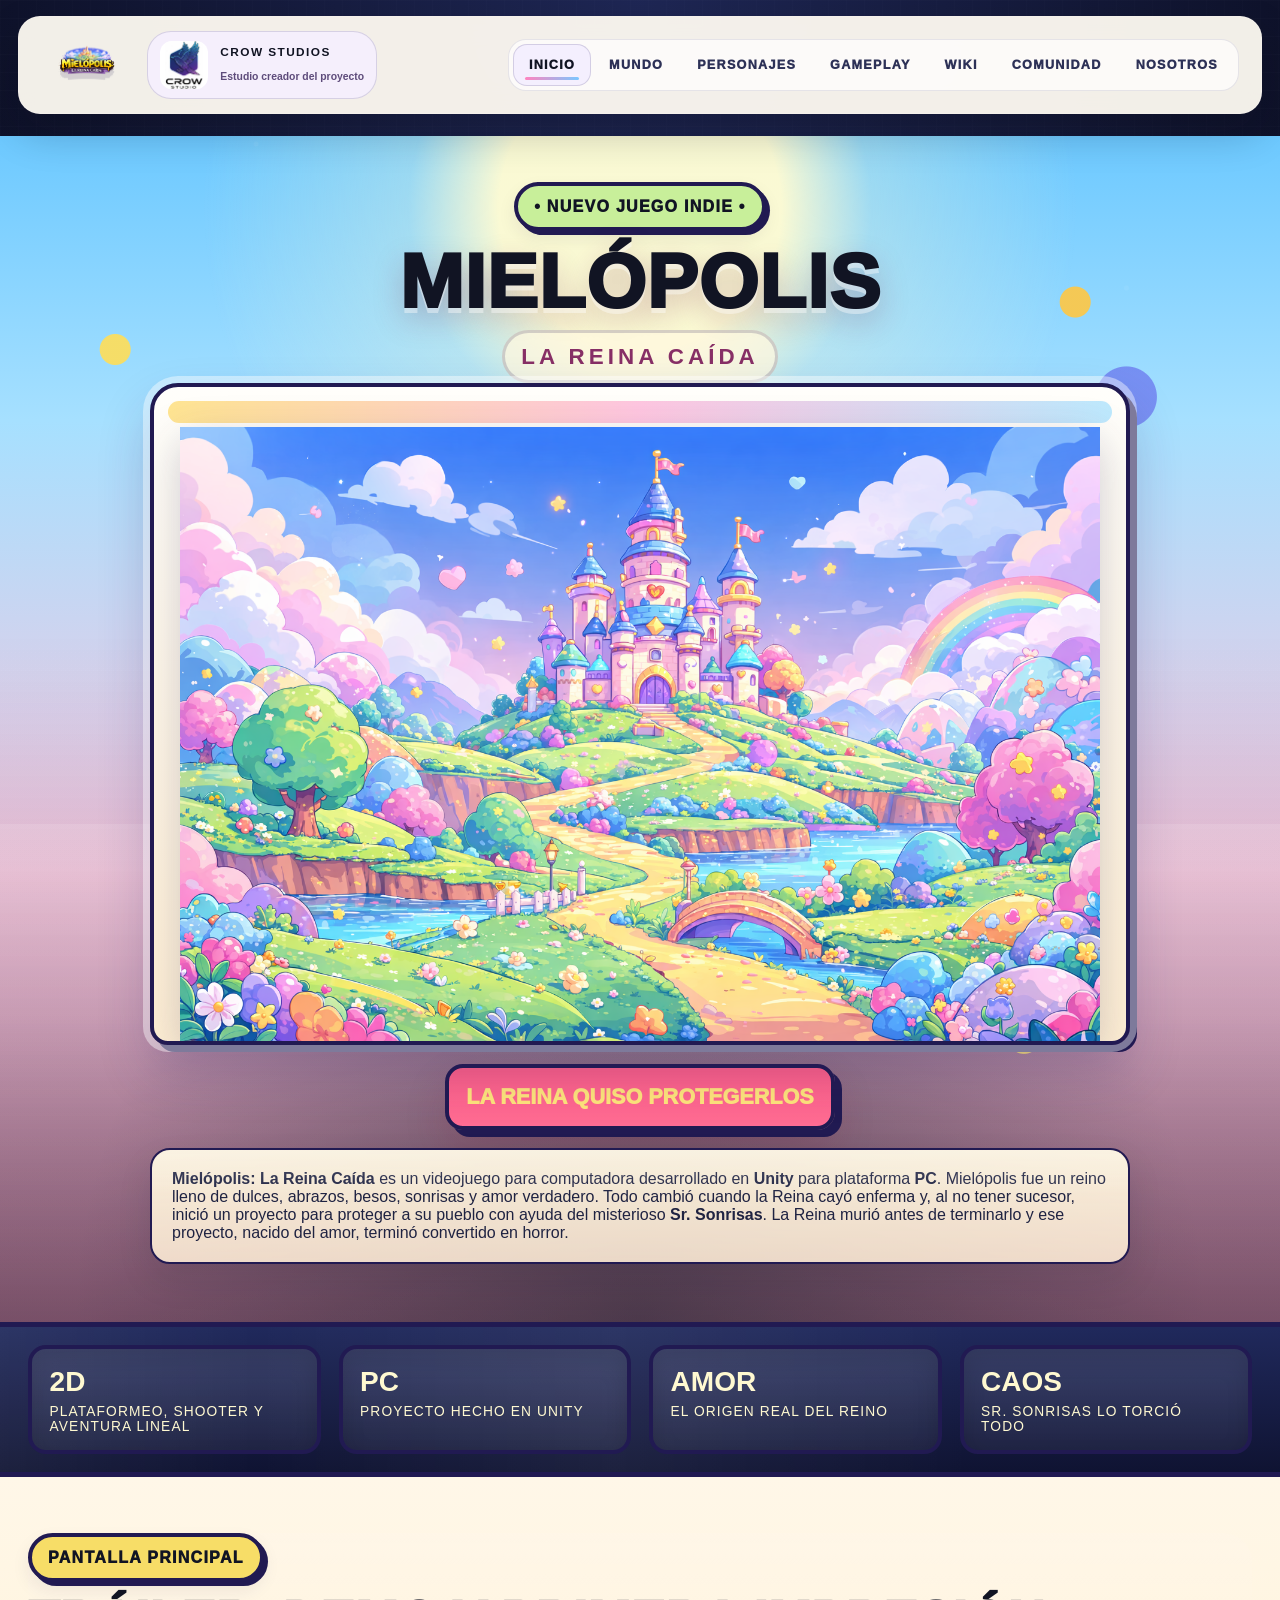
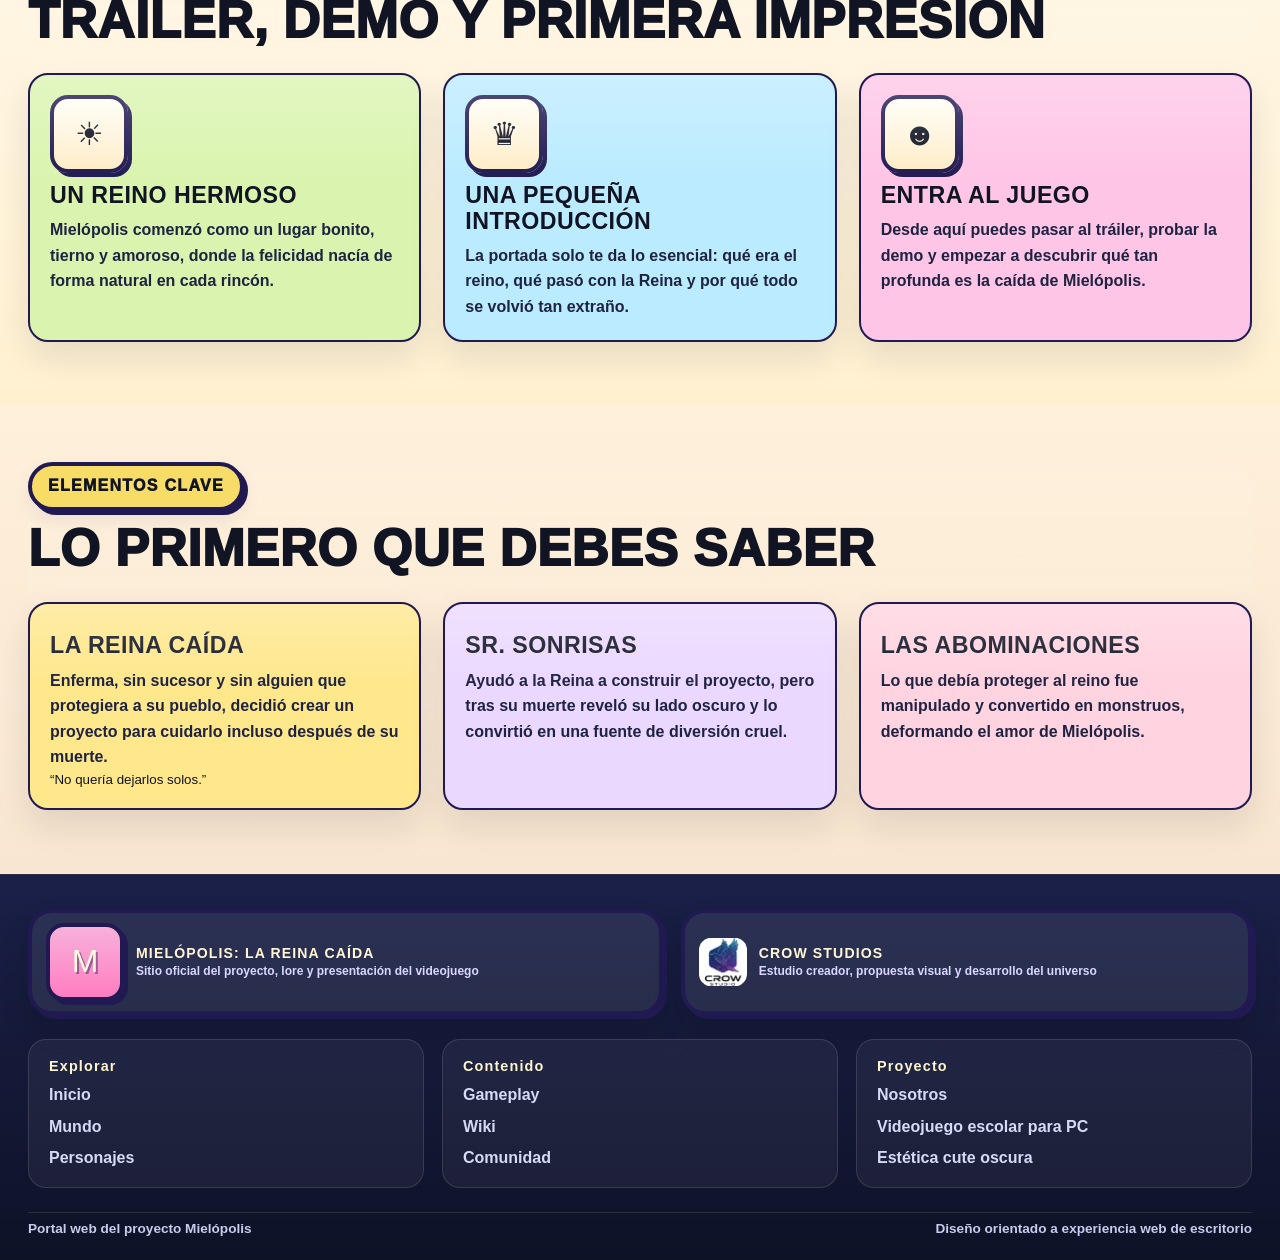
==== index.html @ 62e8f0f7 "Initial commit" ====
<!DOCTYPE html>
<html lang="es">
<head>
  <meta charset="UTF-8">
  <meta name="viewport" content="width=device-width, initial-scale=1.0">
  <meta name="theme-color" content="#f7b1db">
  <link rel="manifest" href="manifest.json?v=4">
  <link rel="icon" type="image/png" href="img/icons/icon-192.png">
  <link rel="apple-touch-icon" href="img/icons/icon-192.png">
  <meta name="apple-mobile-web-app-capable" content="yes">
  <meta name="apple-mobile-web-app-status-bar-style" content="default">
  <meta name="description" content="Sitio web de Mielópolis: La Reina Caída, videojuego indie 2D con estética cute oscura, una reina caída y el misterioso Sr. Sonrisas.">
  <title>Mielópolis: La Reina Caída</title>
  <link rel="stylesheet" href="css/styles.css?v=web1">
</head>
<body class="page-home">
  <div class="page-shell">

<header class="topbar">
  <div class="brand-wrap">
    <a class="brand brand-logo" href="index.html" aria-label="Ir al inicio de Mielópolis">
      <img src="img/logo-mielopolis-header.png" alt="Mielópolis: La Reina Caída" class="site-logo">
    </a>

    <a class="studio-badge" href="nosotros.html" aria-label="Ir a la sección de Crow Studios">
      <img src="img/crow-studio-logo.png" alt="Logo de Crow Studios">
      <div class="studio-badge-text">
        <strong>CROW STUDIOS</strong>
        <span>Estudio creador del proyecto</span>
      </div>
    </a>
  </div>
  <nav class="menu" aria-label="Navegación principal">
    <a href="index.html">INICIO</a>
    <a href="mundo.html">MUNDO</a>
    <a href="personajes.html">PERSONAJES</a>
    <a href="gameplay.html">GAMEPLAY</a>
    <a href="wiki.html">WIKI</a>
    <a href="comunidad.html">COMUNIDAD</a>
    <a href="nosotros.html">NOSOTROS</a>
  </nav>
</header>

    <main>
      
<section class="hero hero-classic">
  <div class="hero-inner container classic-center">
    <div class="section-tag">• NUEVO JUEGO INDIE •</div>
    <h2 class="hero-title">MIELÓPOLIS</h2>
    <div class="hero-subtitle">LA REINA CAÍDA</div>

    <div class="hero-castle-frame"><img class="hero-castle" src="img/Castle.png" alt="castillo de Mielópolis"></div>

    <div class="slogan-bar"><span data-rotate-slogan data-text="LA FELICIDAD ES OBLIGATORIA">☻ LA FELICIDAD ES OBLIGATORIA ☻</span></div>

    <div class="story-box card tone-rose story-box-classic">
      <strong>Mielópolis: La Reina Caída</strong> es un videojuego para computadora desarrollado en <strong>Unity</strong> para plataforma <strong>PC</strong>.
      Mielópolis fue un reino lleno de dulces, abrazos, besos, sonrisas y amor verdadero. Todo cambió cuando la Reina cayó enferma
      y, al no tener sucesor, inició un proyecto para proteger a su pueblo con ayuda del misterioso
      <strong>Sr. Sonrisas</strong>. La Reina murió antes de terminarlo y ese proyecto,
      nacido del amor, terminó convertido en horror.
    </div>
  </div>
</section>

<section class="info-band">
  <div class="container">
    <div class="stat">
      <strong>2D</strong>
      <span>Plataformeo, shooter y aventura lineal</span>
    </div>
    <div class="stat">
      <strong>PC</strong>
      <span>Proyecto hecho en Unity</span>
    </div>
    <div class="stat">
      <strong>AMOR</strong>
      <span>El origen real del reino</span>
    </div>
    <div class="stat">
      <strong>CAOS</strong>
      <span>Sr. Sonrisas lo torció todo</span>
    </div>
  </div>
</section>

<section class="section paper-cream">
  <div class="container">
    <div class="section-head">
      <div>
        <div class="badge">PANTALLA PRINCIPAL</div>
        <h2 class="page-title">TRÁILER, DEMO Y PRIMERA IMPRESIÓN</h2>
      </div>
    </div>

    <div class="features-grid">
      <article class="feature-card tone-green">
        <div class="feature-icon">☀</div>
        <h3>UN REINO HERMOSO</h3>
        <p>Mielópolis comenzó como un lugar bonito, tierno y amoroso, donde la felicidad nacía de forma natural en cada rincón.</p>
      </article>
      <article class="feature-card tone-blue">
        <div class="feature-icon">♛</div>
        <h3>UNA PEQUEÑA INTRODUCCIÓN</h3>
        <p>La portada solo te da lo esencial: qué era el reino, qué pasó con la Reina y por qué todo se volvió tan extraño.</p>
      </article>
      <article class="feature-card tone-pink">
        <div class="feature-icon">☻</div>
        <h3>ENTRA AL JUEGO</h3>
        <p>Desde aquí puedes pasar al tráiler, probar la demo y empezar a descubrir qué tan profunda es la caída de Mielópolis.</p>
      </article>
    </div>
  </div>
</section>

<section class="section paper-beige">
  <div class="container">
    <div class="section-head">
      <div>
        <div class="badge">ELEMENTOS CLAVE</div>
        <h2 class="page-title">LO PRIMERO QUE DEBES SABER</h2>
      </div>
    </div>

    <div class="lore-grid">
      <article class="lore-card tone-yellow">
        <h3>LA REINA CAÍDA</h3>
        <p>Enferma, sin sucesor y sin alguien que protegiera a su pueblo, decidió crear un proyecto para cuidarlo incluso después de su muerte.</p>
        <small>“No quería dejarlos solos.”</small>
      </article>
      <article class="lore-card tone-lavender">
        <h3>SR. SONRISAS</h3>
        <p>Ayudó a la Reina a construir el proyecto, pero tras su muerte reveló su lado oscuro y lo convirtió en una fuente de diversión cruel.</p>
        
      </article>
      <article class="lore-card tone-rose">
        <h3>LAS ABOMINACIONES</h3>
        <p>Lo que debía proteger al reino fue manipulado y convertido en monstruos, deformando el amor de Mielópolis.</p>
        
      </article>
    </div>
  </div>
</section>



<footer class="footer-band footer-web">
  <div class="container footer-web-shell">
    <div class="footer-web-brand">
      <a class="footer-game" href="index.html" aria-label="Ir al inicio de Mielópolis">
        <div class="footer-game-mark" aria-hidden="true">M</div>
        <div>
          <strong>MIELÓPOLIS: LA REINA CAÍDA</strong>
          <span>Sitio oficial del proyecto, lore y presentación del videojuego</span>
        </div>
      </a>

      <a class="footer-studio" href="nosotros.html" aria-label="Ir a la sección de Crow Studios">
        <img src="img/crow-studio-logo.png" alt="Logo de Crow Studios">
        <div>
          <strong>CROW STUDIOS</strong>
          <span>Estudio creador, propuesta visual y desarrollo del universo</span>
        </div>
      </a>
    </div>

    <div class="footer-columns">
      <div class="footer-col">
        <h4>Explorar</h4>
        <a href="index.html">Inicio</a>
        <a href="mundo.html">Mundo</a>
        <a href="personajes.html">Personajes</a>
      </div>
      <div class="footer-col">
        <h4>Contenido</h4>
        <a href="gameplay.html">Gameplay</a>
        <a href="wiki.html">Wiki</a>
        <a href="comunidad.html">Comunidad</a>
      </div>
      <div class="footer-col">
        <h4>Proyecto</h4>
        <a href="nosotros.html">Nosotros</a>
        <span>Videojuego escolar para PC</span>
        <span>Estética cute oscura</span>
      </div>
    </div>

    <div class="footer-legal">
      <span>Portal web del proyecto Mielópolis</span>
      <span>Diseño orientado a experiencia web de escritorio</span>
    </div>
  </div>
</footer>

    </main>
  </div>

  <div id="modal" class="modal" aria-hidden="true">
    <div class="modal-card">
      <h3 id="modalTitle">Aviso</h3>
      <p id="modalText"></p>
      <div class="modal-actions">
        <button id="closeModal" class="btn yellow" type="button">CERRAR</button>
      </div>
    </div>
  </div>

  <script src="js/main.js?v=web1"></script>
</body>
</html>
---- css/styles.css ----
:root{
  --bg:#070711;
  --bg-2:#12142c;
  --surface:#fff7df;
  --surface-2:#fff4cf;
  --surface-3:#fffaf1;
  --ink:#111423;
  --muted:#5f6280;
  --line:#211a52;
  --shadow:#5647a8;
  --pink:#f7b1db;
  --pink-2:#ff7dc1;
  --yellow:#f7dd67;
  --blue:#9edfff;
  --blue-2:#6ec6ff;
  --green:#c8ef9a;
  --mint:#bff4e8;
  --rose:#ffd4e3;
  --lavender:#e4d2ff;
  --danger:#ff5f88;
  --danger-2:#7c1436;
  --max:1240px;
  --radius:24px;
  --radius-sm:16px;
  --pixel:4px 4px 0 var(--line);
  --pixel-lg:7px 7px 0 var(--line);
  --card-shadow:0 16px 30px rgba(17,20,35,.08);
  --soft-shadow:0 10px 24px rgba(33,26,82,.15);
  --header-h:110px;
  --safe-top:env(safe-area-inset-top, 0px);
}

html.is-standalone{
  --safe-top:max(env(safe-area-inset-top, 0px), 10px);
}

*{box-sizing:border-box}
html{scroll-behavior:smooth}
body{
  margin:0;
  min-height:100vh;
  color:var(--ink);
  font-family:"Trebuchet MS","Segoe UI",Tahoma,Geneva,Verdana,sans-serif;
  background:
    radial-gradient(circle at top, #232960 0%, rgba(35,41,96,.24) 28%, transparent 54%),
    linear-gradient(180deg,#0f1021 0%, #06070f 100%);
}
img{max-width:100%;display:block}
a{color:inherit}
button,input,textarea,select{font:inherit}

body::before{
  content:"";
  position:fixed;
  inset:0;
  pointer-events:none;
  opacity:.12;
  background:
    linear-gradient(rgba(255,255,255,.22) 1px, transparent 1px),
    linear-gradient(90deg, rgba(255,255,255,.16) 1px, transparent 1px);
  background-size:18px 18px;
}

.page-shell{
  position:relative;
  width:100%;
  min-height:100vh;
  display:flex;
  flex-direction:column;
}

.topbar{
  position:fixed;
  top:calc(var(--safe-top) + 14px);
  left:50%;
  transform:translateX(-50%) translateY(0);
  width:min(calc(100vw - 28px), 1780px);
  z-index:50;
  display:flex;
  justify-content:space-between;
  align-items:center;
  gap:18px;
  padding:14px 18px;
  border:5px solid rgba(33,26,82,.96);
  border-radius:30px;
  background:rgba(255,247,223,.96);
  box-shadow:0 16px 34px rgba(17,20,35,.18);
  backdrop-filter:blur(10px);
  transition:transform .28s ease, opacity .28s ease, box-shadow .28s ease, background-color .28s ease, top .28s ease;
  will-change:transform, opacity;
}

.topbar.is-scrolled{
  background:rgba(255,247,223,.86);
  box-shadow:0 14px 30px rgba(17,20,35,.18);
}
.topbar.is-hidden{
  transform:translateX(-50%) translateY(calc(-100% - var(--safe-top) - 18px));
  opacity:0;
  pointer-events:none;
}
.topbar.is-idle{
  transform:translateX(-50%) translateY(0);
}

body.is-standalone .page-shell{
  min-height:calc(100vh - var(--safe-top));
}

body.is-standalone .topbar{
  background:rgba(255,247,223,.94);
}

.brand-wrap,
.brand{
  display:flex;
  align-items:center;
  gap:14px;
  min-width:0;
}
.brand{
  text-decoration:none;
}
.brand-icon,
.footer-game-mark,
.feature-icon,
.char-avatar,
.zone-icon,
.enemy-icon,
.fact-icon,
.system-icon{
  width:78px;
  height:78px;
  border:4px solid var(--line);
  border-radius:18px;
  box-shadow:var(--pixel);
  display:grid;
  place-items:center;
  font-size:2rem;
  background:linear-gradient(180deg,#fffdf5,#ffecc6);
}
.brand-icon,
.footer-game-mark{
  background:linear-gradient(180deg,var(--pink),var(--pink-2));
  color:#fff9de;
  text-shadow:2px 2px 0 rgba(33,26,82,.45);
}
.brand-text h1{
  margin:0;
  font-size:clamp(1.1rem, 2vw, 1.6rem);
  line-height:1;
  letter-spacing:.08em;
  font-weight:1000;
}
.brand-text p{
  margin:.25rem 0 0;
  font-size:.77rem;
  letter-spacing:.18em;
  color:#a7427b;
  font-weight:1000;
}

.brand-logo{display:flex;align-items:center;min-width:0}
.site-logo{
  display:block;
  height:72px;
  width:auto;
  max-width:min(62vw,560px);
  object-fit:contain;
  filter:drop-shadow(0 6px 0 rgba(33,26,82,.15));
}

.studio-badge,
.footer-game,
.footer-studio{
  display:flex;
  align-items:center;
  gap:12px;
  min-width:0;
  padding:10px 14px;
  text-decoration:none;
  border:4px solid var(--line);
  border-radius:24px;
  box-shadow:var(--pixel);
}
.studio-badge{
  background:linear-gradient(180deg,rgba(255,255,255,.82),rgba(255,255,255,.65));
}
.studio-badge img,
.footer-studio img{
  width:48px;
  height:48px;
  object-fit:contain;
  flex:0 0 auto;
  border-radius:12px;
  background:#fff;
}
.studio-badge-text,
.footer-meta,
.community-stack,
.community-featured,
.community-posts,
.wiki-list{
  display:grid;
  gap:12px;
}
.studio-badge-text strong{
  font-size:.8rem;
  line-height:1;
  letter-spacing:.12em;
}
.studio-badge-text span{
  font-size:.68rem;
  color:#5e4c7b;
  font-weight:900;
  line-height:1.2;
}

.menu{
  display:flex;
  flex-wrap:wrap;
  justify-content:flex-end;
  gap:10px;
}

.menu a,
.filter-btn,
.timeline-year,
.wiki-pill,
.cta-card,
.stat,
.zone-card,
.enemy-card,
.faq-item,
.dev-card,
.about-card,
.lore-card,
.system-card,
.char-card,
.feature-card,
.terminal,
.notice,
.panel,
.card,
.community-card,
.gallery-card,
.fact-card,
.info-strip,
.progress-card,
.wiki-item,
.chip{
  border:4px solid var(--line);
  box-shadow:var(--pixel);
}

.menu a,
.filter-btn,
.timeline-year,
.wiki-pill,
.chip{
  text-decoration:none;
  display:flex;
  align-items:center;
  justify-content:center;
  padding:.9rem 1.05rem;
  min-height:58px;
  border-radius:22px;
  font-size:.82rem;
  font-weight:1000;
  text-align:center;
  letter-spacing:.06em;
  transition:transform .18s ease, filter .18s ease, background-color .18s ease, box-shadow .18s ease;
}
.menu a:nth-child(1){background:var(--green)}
.menu a:nth-child(2){background:var(--pink)}
.menu a:nth-child(3){background:var(--blue)}
.menu a:nth-child(4){background:var(--yellow)}
.menu a:nth-child(5){background:var(--mint)}
.menu a:nth-child(6){background:var(--lavender)}
.menu a:nth-child(7){background:var(--rose)}
.menu a.active{outline:4px solid var(--line);outline-offset:2px;box-shadow:0 0 0 2px rgba(255,255,255,.65) inset}

.menu a:hover,
.btn:hover,
.filter-btn:hover,
.timeline-year:hover,
.wiki-pill:hover,
.cta-card:hover,
.card:hover,
.panel:hover,
.feature-card:hover,
.char-card:hover,
.zone-card:hover,
.enemy-card:hover,
.about-card:hover,
.community-card:hover,
.gallery-card:hover,
.fact-card:hover,
.dev-card:hover,
.faq-item:hover,
.info-strip:hover,
.studio-badge:hover,
.footer-game:hover,
.footer-studio:hover{
  transform:translateY(-3px);
  filter:brightness(1.02);
}

main{display:flex;flex-direction:column;flex:1;padding-top:calc(var(--header-h) + var(--safe-top) + 6px)}
.container{width:min(var(--max), calc(100% - 32px));margin:0 auto}

.hero{
  position:relative;
  overflow:hidden;
  padding:34px 0 52px;
  background:
    linear-gradient(180deg, rgba(255,255,255,.18), rgba(255,255,255,.06)),
    linear-gradient(180deg,#95d9ff 0%, #caebff 38%, #ffd2de 100%);
}
.hero::after{
  content:"";
  position:absolute;
  inset:0;
  pointer-events:none;
  background:
    radial-gradient(circle at 9% 18%, rgba(255,222,87,.9) 0 15px, transparent 16px),
    radial-gradient(circle at 15% 24%, rgba(255,144,192,.95) 0 20px, transparent 21px),
    radial-gradient(circle at 84% 14%, rgba(255,199,67,.9) 0 15px, transparent 16px),
    radial-gradient(circle at 88% 22%, rgba(103,112,238,.7) 0 30px, transparent 31px),
    radial-gradient(circle at 80% 76%, rgba(255,230,119,.9) 0 16px, transparent 17px),
    radial-gradient(circle at 16% 74%, rgba(122,229,144,.9) 0 17px, transparent 18px),
    linear-gradient(180deg, transparent 0 58%, rgba(255,255,255,.12) 58% 100%);
}
.hero-inner,.section .container{position:relative;z-index:1}
.hero-grid,
.community-layout,
.wiki-layout,
.footer-branding,
.grid-2,.grid-3,.grid-4,.cards-3,.features-grid,.char-grid,.game-grid,.about-grid,.zones-grid,.enemies-grid,.gallery-grid,.faq-grid,.community-grid,.dev-grid,.facts-grid,.timeline-grid,.systems-grid,.lore-grid,
.cta-grid{
  display:grid;
  gap:18px;
}
.hero-grid{grid-template-columns:1.05fr .95fr;align-items:center}
.grid-2,.game-grid,.about-grid,.systems-grid,.cta-grid{grid-template-columns:repeat(2,minmax(0,1fr))}
.grid-3,.cards-3,.features-grid,.zones-grid,.gallery-grid,.community-grid,.facts-grid,.lore-grid,.dev-grid{grid-template-columns:repeat(3,minmax(0,1fr))}
.grid-4,.char-grid,.enemies-grid,.timeline-grid{grid-template-columns:repeat(4,minmax(0,1fr))}
.faq-grid{grid-template-columns:repeat(2,minmax(0,1fr))}
.community-layout{grid-template-columns:minmax(320px,420px) minmax(0,1fr);align-items:start;gap:1.4rem}
.wiki-layout{grid-template-columns:320px minmax(0,1fr)}
.footer-branding{grid-template-columns:1.1fr .9fr}

.section-tag,
.alert-tag,
.badge,
.micro-badge{
  display:inline-flex;
  align-items:center;
  gap:.5rem;
  width:max-content;
  max-width:100%;
  padding:.72rem 1rem;
  border:4px solid var(--line);
  border-radius:999px;
  box-shadow:var(--pixel);
  font-weight:1000;
  letter-spacing:.08em;
}
.section-tag{background:var(--green)}
.alert-tag{background:var(--danger);color:#ffe68b}
.badge{background:var(--yellow)}
.micro-badge{padding:.45rem .72rem;font-size:.8rem;background:var(--blue)}

.hero-copy h2,
.page-title,
.hero-title{
  margin:.9rem 0 0;
  line-height:.95;
  font-size:clamp(2.6rem, 6vw, 5.9rem);
  font-weight:1000;
  letter-spacing:.02em;
}
.hero-subtitle,
.hero-copy .subtitle,
.page-subtitle{
  margin:.75rem 0 0;
  font-size:clamp(1rem,2vw,1.4rem);
  font-weight:900;
  line-height:1.45;
}
.hero-subtitle{letter-spacing:.18em;color:#872f66}
.hero-copy .subtitle strong{color:#a2367c}
.hero-eyebrow{
  margin-top:1rem;
  color:#5e4c7b;
  font-weight:900;
  text-transform:uppercase;
  letter-spacing:.12em;
}

.slogan-bar{
  margin-top:1.2rem;
  background:linear-gradient(180deg,var(--danger),#ff6c93);
  color:#ffe57b;
  padding:1rem 1.1rem;
  width:max-content;
  max-width:100%;
  font-size:clamp(1rem,2vw,1.35rem);
  font-weight:1000;
  border-radius:18px;
  border:4px solid var(--line);
  box-shadow:var(--pixel-lg);
}
.glitch-word{position:relative;display:inline-block}
.glitch-word::before,
.glitch-word::after{
  content:attr(data-text);
  position:absolute;
  inset:0;
  opacity:.35;
  clip-path:inset(0 0 50% 0);
  transform:translate(2px,-1px);
  pointer-events:none;
}
.glitch-word::after{clip-path:inset(45% 0 0 0);transform:translate(-2px,1px)}

.btn-row,.search-row,.tag-row,.terminal-actions,.form-actions{display:flex;flex-wrap:wrap;gap:12px}
.btn{
  display:inline-flex;
  align-items:center;
  justify-content:center;
  gap:.6rem;
  padding:1rem 1.3rem;
  text-decoration:none;
  color:var(--ink);
  font-weight:1000;
  font-size:1rem;
  border:4px solid var(--line);
  border-radius:18px;
  box-shadow:var(--pixel-lg);
  transition:transform .18s ease, filter .18s ease;
  cursor:pointer;
}
.btn.yellow{background:var(--yellow)}
.btn.pink{background:var(--pink)}
.btn.blue{background:var(--blue)}
.btn.green{background:var(--green)}
.btn.dark{background:var(--line);color:#fff4bf}

.hero-art{
  position:relative;
  min-height:480px;
  display:flex;
  align-items:flex-end;
  justify-content:center;
}
.hero-art::before{
  content:"";
  position:absolute;
  width:min(90%,520px);
  height:90%;
  bottom:0;
  border-radius:30px 30px 0 0;
  background:linear-gradient(180deg, rgba(255,255,255,.35), rgba(255,255,255,.05));
  border:4px solid rgba(33,26,82,.22);
}
.castle-frame,
.hero-castle-frame{
  position:relative;
  z-index:1;
  width:min(100%,980px);
  padding:18px 18px 0;
  background:linear-gradient(180deg, rgba(255,255,255,.88), rgba(255,244,207,.82)),linear-gradient(180deg,#fff8de,#ffd9e7);
  border:4px solid var(--line);
  box-shadow:var(--pixel-lg);
  border-radius:28px 28px 18px 18px;
  overflow:hidden;
}
.castle-frame img,
.hero-castle{width:100%;height:auto;filter:drop-shadow(0 14px 22px rgba(33,26,82,.22))}
.hero-castle-frame::before{
  content:"";
  position:absolute;
  inset:14px 14px auto 14px;
  height:22px;
  border-radius:999px;
  background:linear-gradient(90deg, rgba(255,221,114,.85), rgba(255,172,212,.75), rgba(158,223,255,.75));
  opacity:.9;
}
.hero-castle{max-width:920px;margin:22px auto 0;display:block}
.hero-warning{
  position:absolute;
  right:16px;
  bottom:20px;
  z-index:2;
  width:min(260px,50%);
  background:rgba(255,246,193,.98);
  padding:14px;
  font-weight:900;
  border-radius:16px;
}
.hero-warning p{margin:.4rem 0 0;font-size:.95rem;line-height:1.35}

.info-band{
  background:linear-gradient(180deg,#28356a,#151a43);
  border-top:5px solid var(--line);
  border-bottom:5px solid var(--line);
  color:#fff9d1;
}
.info-band .container{display:grid;grid-template-columns:repeat(4,minmax(0,1fr));gap:16px;padding:18px 0}
.stat{
  padding:18px;
  min-height:100%;
  border-radius:18px;
  background:rgba(255,255,255,.08);
}
.stat strong{display:block;font-size:1.75rem;margin-bottom:.35rem}
.stat span{display:block;font-size:.86rem;letter-spacing:.08em;text-transform:uppercase}

.section{position:relative;padding:38px 0 42px}
.paper-beige{background:linear-gradient(180deg,#fff0db,#f8e6d0)}
.paper-pink{background:linear-gradient(180deg,#f8d1ef,#f4c0e8)}
.paper-blue{background:linear-gradient(180deg,#dff3ff,#cfeeff)}
.paper-lilac{background:linear-gradient(180deg,#f0ddff,#ebd3ff)}
.paper-yellow{background:linear-gradient(180deg,#fff4ca,#ffefbf)}
.paper-cream{background:linear-gradient(180deg,#fff7e8,#fff1d0)}
.paper-night{background:linear-gradient(180deg,#1f2551,#161a3d);color:#fff7d1}
.paper-night .page-title,
.paper-night .page-subtitle,
.paper-night h3,
.paper-night p,
.paper-night li{color:inherit}
.section-head{display:flex;align-items:end;justify-content:space-between;gap:18px;flex-wrap:wrap;margin-bottom:24px}
.section-head--compact{margin-bottom:1rem}
.section-note{max-width:580px;font-weight:800;line-height:1.5;color:var(--muted)}
.paper-night .section-note{color:#d8dfff}

.card,
.panel,
.feature-card,
.char-card,
.about-card,
.zone-card,
.enemy-card,
.community-card,
.gallery-card,
.fact-card,
.dev-card,
.progress-card,
.system-card,
.lore-card,
.cta-card,
.faq-item,
.terminal,
.info-strip,
.wiki-side,
.wiki-main,
.story-box,
.offline-card,
.community-post{
  position:relative;
  background:rgba(255,255,255,.78);
  padding:20px;
  border-radius:20px;
  box-shadow:var(--pixel), var(--card-shadow);
  backdrop-filter:blur(2px);
}
.story-box-classic{max-width:980px;margin:1.15rem auto 0;text-align:left}
.card h3,.panel h3,.feature-card h3,.char-card h3,.about-card h3,.zone-card h3,.enemy-card h3,.community-card h3,.gallery-card h3,.fact-card h3,.dev-card h3,.progress-card h3,.system-card h3,.lore-card h3,.faq-item h3,.cta-card h3{
  margin:.6rem 0 .55rem;
  font-size:1.45rem;
  line-height:1.1;
}
.card p,.panel p,.feature-card p,.char-card p,.about-card p,.zone-card p,.enemy-card p,.community-card p,.gallery-card p,.fact-card p,.dev-card p,.progress-card p,.system-card p,.lore-card p,.faq-item p,.cta-card p,.terminal p,.wiki-item p,.community-post p{
  margin:0;
  line-height:1.6;
  font-weight:700;
}
.tone-green{background:#daf4af}
.tone-pink{background:#ffc5e6}
.tone-blue{background:#bbebff}
.tone-yellow{background:#ffe78b}
.tone-mint{background:#cff8ef}
.tone-lavender{background:#ebd8ff}
.tone-rose{background:#ffd3df}
.tone-cream{background:#fff9e8}
.tone-dark{background:rgba(255,255,255,.12)}

.filter-btn,
.timeline-year,
.wiki-pill{background:var(--surface-2)}

.footer-band{
  background:linear-gradient(180deg,#2a3268,#15193d);
  border-top:5px solid var(--line);
  padding:20px 0 24px;
}
.footer-branding{margin-bottom:14px}
.footer-game,
.footer-studio{
  color:#fff7d5;
  background:rgba(255,255,255,.08);
}
.footer-game strong,
.footer-studio strong{display:block;font-size:.88rem;letter-spacing:.08em}
.footer-game span,
.footer-studio span{display:block;margin-top:.2rem;color:#d9d6ff;font-size:.75rem;font-weight:800;line-height:1.3}
.footer-meta{gap:14px}

.char-avatar,.zone-icon,.enemy-icon,.fact-icon,.system-icon{margin-bottom:.85rem}
.char-card small,.enemy-card small,.zone-card small,.gallery-card small,.dev-card small,.faq-item small{display:block;margin-top:.7rem;font-weight:800;color:#5b5d79}

.gallery-card{min-height:220px;display:flex;flex-direction:column;justify-content:end;background-size:cover;background-position:center}
.gallery-card--castle{background-image:linear-gradient(180deg,rgba(0,0,0,.03),rgba(0,0,0,.34)),url('../img/Castle.png')}
.gallery-card--ministry{background:linear-gradient(135deg,#fbd3e3,#f1ba7c)}
.gallery-card--sewers{background:linear-gradient(135deg,#9de0d5,#3e8b79)}
.gallery-card--lab{background:linear-gradient(135deg,#cfc3ff,#7b7cd6)}
.gallery-card--streets{background:linear-gradient(135deg,#ffe0a7,#ff92ca)}
.gallery-card--night{background:linear-gradient(135deg,#6a78db,#1f234f);color:#fff7c6}

.timeline-year{cursor:pointer;background:var(--yellow)}
.timeline-year.active{background:var(--danger);color:#ffe17c}
.timeline-panel{
  margin-top:18px;
  padding:18px;
  background:rgba(255,255,255,.78);
  border:4px solid var(--line);
  border-radius:20px;
  box-shadow:var(--pixel-lg), var(--card-shadow);
}
.timeline-panel ul{margin:.75rem 0 0 1.2rem;padding:0}
.timeline-panel li{font-weight:700;margin:.45rem 0;line-height:1.5}

.search-row{margin-top:16px}
.search-row input,
.community-form input,
.community-form select,
.community-form textarea{
  width:100%;
  min-width:0;
  border:4px solid var(--line);
  border-radius:16px;
  padding:1rem;
  background:#fffdf2;
  color:var(--ink);
  font-weight:800;
  box-shadow:var(--pixel);
}
.community-form{display:grid;gap:.8rem}
.community-form label{font-weight:900;letter-spacing:.04em}
.community-form textarea{resize:vertical;min-height:160px}
.search-row--stack{display:grid;grid-template-columns:1.3fr .8fr;gap:.9rem}

.notice{
  margin-top:14px;
  display:none;
  background:var(--mint);
  padding:14px;
  border-radius:16px;
  font-weight:900;
}
.notice.show{display:block}

.wiki-item,
.chip{
  background:#fff8dc;
  padding:.8rem .9rem;
  font-weight:1000;
  border-radius:16px;
}
.wiki-item.hidden{display:none}
.wiki-item p{margin:.35rem 0 0;font-size:.93rem;line-height:1.45}

.terminal{
  background:#101633;
  color:#d6ffaf;
}
.terminal .terminal-head{
  display:flex;
  justify-content:space-between;
  gap:10px;
  margin-bottom:12px;
  font-weight:1000;
  color:#fff0a9;
}
.terminal-log{
  min-height:180px;
  background:rgba(0,0,0,.26);
  padding:14px;
  border:3px solid rgba(255,255,255,.16);
  border-radius:16px;
  overflow:auto;
  font-family:Consolas,Monaco,monospace;
  line-height:1.55;
}
.terminal-log p{margin:0 0 .55rem;font-weight:700}

.progress-bar{
  height:18px;
  background:#fff7df;
  border:4px solid var(--line);
  border-radius:999px;
  overflow:hidden;
  margin-top:12px;
}
.progress-bar span{display:block;height:100%;background:linear-gradient(90deg,var(--pink-2),var(--yellow))}

.info-strip{display:flex;gap:14px;align-items:flex-start;background:#fff1be}
.info-strip strong{font-size:1.25rem}

.faq-item summary{list-style:none;cursor:pointer;font-weight:1000}
.faq-item summary::-webkit-details-marker{display:none}
.faq-item[open]{background:#fff0c5}
.faq-item p{margin-top:.8rem}

.section-divider{
  height:16px;
  background:linear-gradient(90deg,var(--yellow) 0 10%,var(--pink) 10% 20%,var(--blue) 20% 30%,var(--green) 30% 40%,var(--lavender) 40% 50%,var(--rose) 50% 60%,var(--yellow) 60% 70%,var(--pink) 70% 80%,var(--blue) 80% 90%,var(--green) 90% 100%);
  border-top:4px solid var(--line);
  border-bottom:4px solid var(--line);
}

.modal{
  position:fixed;
  inset:0;
  background:rgba(8,10,20,.68);
  display:none;
  align-items:center;
  justify-content:center;
  padding:18px;
  z-index:120;
}
.modal.show{display:flex}
.modal-card{
  width:min(640px,100%);
  background:var(--surface);
  border:6px solid var(--line);
  border-radius:22px;
  box-shadow:0 0 0 6px var(--shadow), 0 24px 40px rgba(0,0,0,.2);
  padding:22px;
}
.modal-card h3{margin:0 0 .65rem;font-size:1.8rem}
.modal-card p{margin:0;line-height:1.6;font-weight:700}
.modal-actions{display:flex;justify-content:flex-end;margin-top:16px}

.hero-classic .classic-center{display:flex;flex-direction:column;align-items:center;text-align:center}
.classic-btn-row{justify-content:center}
.hero-classic
.community-hero{display:grid;gap:1rem}
.community-subtitle{margin:.5rem 0 0;font-size:clamp(1.35rem,3vw,2rem);line-height:1;font-weight:1000}
.community-post__top{display:flex;justify-content:space-between;gap:.8rem;align-items:center;margin-bottom:.65rem;flex-wrap:wrap}
.community-post h4{margin:.2rem 0 .45rem;font-size:1.15rem}
.community-toast{
  position:fixed;
  right:18px;
  bottom:18px;
  z-index:90;
  background:var(--ink);
  color:#fffdf4;
  border:3px solid var(--yellow);
  border-radius:16px;
  padding:.8rem 1rem;
  box-shadow:var(--pixel);
  opacity:0;
  transform:translateY(10px);
  pointer-events:none;
  transition:all .2s ease;
  font-weight:900;
}
.community-toast.show{opacity:1;transform:translateY(0)}

.offline-shell{display:flex;align-items:center;justify-content:center}
.offline-main{width:100%;padding:24px}
.offline-card{max-width:720px;margin:0 auto;text-align:center}

.quote-wide,
.red-whisper,
.monster-card,
.community-featured,
.community-form,
.community-hero,
.wiki-side,
.wiki-main,
.wiki-layout,
.wiki-list,
.wiki-item,
.wiki-main,
.community-layout,
.community-posts,
.community-stack,
.search-row--stack,
.community-post,
.progress-card,
.system-card,
.systems-grid,
.facts-grid,
.fact-card,
.cta-grid,
.cta-card,
.zone-card,
.zones-grid,
.enemy-card,
.enemies-grid,
.about-grid,
.lore-grid,
.timeline-grid,
.dev-grid,
.game-grid,
.features-grid,
.char-grid{
  min-width:0;
}



.menu a:focus-visible,
.btn:focus-visible,
.filter-btn:focus-visible,
.timeline-year:focus-visible,
.wiki-pill:focus-visible,
.community-form input:focus-visible,
.community-form select:focus-visible,
.community-form textarea:focus-visible,
.search-row input:focus-visible{
  outline:4px solid rgba(255,255,255,.9);
  outline-offset:3px;
}

html.no-scroll,
body.no-scroll{
  overflow:hidden;
}

@media (max-width: 1180px){
  .topbar{
    width:min(calc(100vw - 22px), 1780px);
    padding:13px 15px;
  }
  .brand-wrap{flex-direction:column;align-items:stretch}
  .studio-badge{width:100%}
  .footer-branding{grid-template-columns:1fr}
  .info-band .container,
  .grid-4,.char-grid,.enemies-grid,.timeline-grid,
  .grid-3,.cards-3,.features-grid,.zones-grid,.gallery-grid,.community-grid,.facts-grid,.lore-grid,.dev-grid{
    grid-template-columns:repeat(2,minmax(0,1fr));
  }
}

@media (max-width: 820px){
  body::before{opacity:.08}
  .topbar{
    gap:14px;
    align-items:stretch;
    border-radius:18px;
  }
  .menu{display:grid;grid-template-columns:repeat(2,minmax(0,1fr));width:100%}
  .site-logo{height:62px;max-width:100%}
  .container{width:min(var(--max), calc(100% - 24px))}
  .section{padding:28px 0 32px}
  .hero{padding:34px 0 40px}
  .hero-grid,
  .community-layout,
  .wiki-layout,
  .grid-2,.game-grid,.about-grid,.systems-grid,.cta-grid,
  .grid-3,.cards-3,.features-grid,.zones-grid,.gallery-grid,.community-grid,.facts-grid,.lore-grid,.dev-grid,
  .grid-4,.char-grid,.enemies-grid,.timeline-grid,
  .faq-grid,
  .info-band .container,
  .search-row--stack{
    grid-template-columns:1fr;
  }
  .search-row,
  .tag-row,
  .form-actions,
  .btn-row,
  .terminal-actions,
  .info-strip{
    flex-direction:column;
    align-items:stretch;
  }
  .btn{width:100%;text-align:center}
  .modal-card{width:min(92vw,520px)}
  .hero-warning{position:relative;right:auto;bottom:auto;width:100%;margin-top:14px}
}

@media (max-width: 560px){
  :root{--header-h:150px}
  .topbar{
    width:min(calc(100vw - 12px), 1780px);
    top:calc(var(--safe-top) + 6px);
    padding:10px;
    border-radius:24px;
  }
  .menu{grid-template-columns:1fr}
  .menu a,
  .filter-btn,
  .timeline-year,
  .wiki-pill,
  .chip{min-height:52px;font-size:.76rem}
  .hero-title,.page-title{font-size:clamp(2.1rem,11vw,3rem)}
  .hero-subtitle,.page-subtitle{font-size:.95rem}
  .slogan-bar{font-size:.95rem;padding:.85rem .95rem}
  .feature-icon,
  .char-avatar,
  .zone-icon,
  .enemy-icon,
  .fact-icon,
  .system-icon,
  .footer-game-mark{width:72px;height:72px}
}


/* ===== Diseño mejorado: identidad por página ===== */
:root{
  --gold:#ffd978;
  --cream-glow:rgba(255,247,223,.74);
  --night-glow:rgba(114,127,255,.24);
}

body{
  background:
    radial-gradient(circle at 50% -12%, rgba(255,214,118,.18) 0%, rgba(255,214,118,0) 34%),
    radial-gradient(circle at 80% 15%, rgba(255,123,190,.18) 0%, rgba(255,123,190,0) 28%),
    radial-gradient(circle at 18% 22%, rgba(110,198,255,.18) 0%, rgba(110,198,255,0) 28%),
    linear-gradient(180deg,#10132c 0%, #080910 42%, #090712 100%);
}

body::after{
  content:"";
  position:fixed;
  inset:0;
  pointer-events:none;
  background:
    radial-gradient(circle at 20% 16%, rgba(255,255,255,.08) 0 2px, transparent 3px),
    radial-gradient(circle at 72% 8%, rgba(255,255,255,.09) 0 1.5px, transparent 2.5px),
    radial-gradient(circle at 88% 32%, rgba(255,255,255,.08) 0 2px, transparent 3px),
    radial-gradient(circle at 16% 66%, rgba(255,255,255,.06) 0 2px, transparent 3px),
    radial-gradient(circle at 64% 78%, rgba(255,255,255,.05) 0 2px, transparent 3px);
  opacity:.65;
  mix-blend-mode:screen;
}

.topbar{
  border-color:rgba(25,20,68,.94);
  background:linear-gradient(180deg, rgba(255,251,239,.98), rgba(255,243,214,.93));
  box-shadow:0 16px 38px rgba(7,8,20,.28), 0 0 0 1px rgba(255,255,255,.35) inset;
}

.topbar::before{
  content:"";
  position:absolute;
  inset:0;
  border-radius:inherit;
  pointer-events:none;
  background:linear-gradient(90deg, rgba(247,177,219,.12), rgba(255,217,120,.14), rgba(158,223,255,.12));
}

.brand-wrap,
.menu{position:relative;z-index:1}

.menu a{
  position:relative;
  overflow:hidden;
}

.menu a::after{
  content:"";
  position:absolute;
  inset:auto 14px 7px;
  height:4px;
  border-radius:999px;
  background:rgba(17,20,35,.72);
  transform:scaleX(0);
  transform-origin:center;
  transition:transform .18s ease;
}

.menu a:hover::after,
.menu a.active::after{transform:scaleX(1)}

main > .section:first-child{
  position:relative;
  overflow:hidden;
}

main > .section:first-child::before,
main > .section:first-child::after{
  content:"";
  position:absolute;
  pointer-events:none;
}

main > .section:first-child::before{
  inset:0;
  background:
    radial-gradient(circle at 14% 20%, rgba(255,255,255,.35) 0%, rgba(255,255,255,0) 28%),
    radial-gradient(circle at 88% 18%, rgba(255,255,255,.28) 0%, rgba(255,255,255,0) 24%);
  opacity:.9;
}

main > .section:first-child::after{
  inset:auto 0 0;
  height:140px;
  background:linear-gradient(180deg, rgba(255,255,255,0), rgba(255,255,255,.24));
}

body.page-home .hero{
  padding:46px 0 58px;
  background:
    radial-gradient(circle at 50% 6%, rgba(255,251,210,.96) 0 11%, rgba(255,250,208,.28) 18%, rgba(255,250,208,0) 34%),
    radial-gradient(circle at 50% 56%, rgba(255,255,255,.44) 0%, rgba(255,255,255,0) 34%),
    linear-gradient(180deg, #6dc9ff 0%, #a6e0ff 24%, #f8c7df 62%, #a85a83 100%);
}

body.page-home .hero::before{
  content:"";
  position:absolute;
  inset:0;
  pointer-events:none;
  background:
    linear-gradient(180deg, rgba(6,7,14,0) 42%, rgba(9,8,20,.14) 74%, rgba(8,7,15,.42) 100%),
    radial-gradient(circle at 50% 100%, rgba(11,9,29,.55) 0%, rgba(11,9,29,0) 42%);
}

body.page-home .hero-title{
  text-shadow:0 5px 0 rgba(255,255,255,.4), 0 12px 30px rgba(111,26,68,.26);
}

body.page-home .hero-subtitle{
  display:inline-block;
  padding:.45rem 1rem;
  background:rgba(255,247,223,.72);
  border-radius:999px;
  border:3px solid rgba(33,26,82,.18);
}

body.page-home .hero-castle-frame{
  box-shadow:0 0 0 7px rgba(255,255,255,.42), var(--pixel-lg), 0 26px 52px rgba(48,34,101,.24);
}

body.page-home .story-box-classic{
  background:linear-gradient(180deg, rgba(255,247,223,.94), rgba(255,237,215,.88));
}

body.page-home .info-band{
  background:
    linear-gradient(90deg, rgba(255,255,255,.06), rgba(255,255,255,0) 20%, rgba(255,255,255,.06) 48%, rgba(255,255,255,0) 76%),
    linear-gradient(180deg,#20295c,#0f1332);
}

body.page-home .stat{
  background:linear-gradient(180deg, rgba(255,255,255,.12), rgba(255,255,255,.06));
  box-shadow:0 10px 22px rgba(0,0,0,.14) inset;
}

body.page-world main > .section:first-child{
  background:
    radial-gradient(circle at 50% -8%, rgba(255,224,144,.5) 0%, rgba(255,224,144,0) 28%),
    linear-gradient(180deg, #fff1d9 0%, #ffe4c4 45%, #ffc8d8 100%);
}

body.page-world main > .section:first-child::after{
  height:190px;
  background:
    linear-gradient(180deg, rgba(255,255,255,0), rgba(90,31,62,.08) 52%, rgba(90,31,62,.2) 100%),
    radial-gradient(circle at 50% 100%, rgba(44,24,68,.26) 0%, rgba(44,24,68,0) 54%);
}

body.page-world .cards-3 .card,
body.page-world .zones-grid .zone-card,
body.page-world .timeline-panel{
  background-image:linear-gradient(180deg, rgba(255,255,255,.32), rgba(255,255,255,0));
}

body.page-world .zone-icon{
  background:linear-gradient(180deg,#fff7d4,#ffd89d);
}

body.page-world .timeline-year{
  background:linear-gradient(180deg,#ffe06f,#ffc554);
}

body.page-world .timeline-year.active{
  background:linear-gradient(180deg,#ff6f9d,#f74b74);
}

body.page-characters main > .section:first-child{
  background:
    linear-gradient(180deg, rgba(245,209,247,.98), rgba(236,199,255,.92)),
    repeating-linear-gradient(90deg, rgba(33,26,82,.08) 0 2px, transparent 2px 60px);
}

body.page-characters main > .section:first-child::after{
  height:100%;
  inset:0;
  background:
    radial-gradient(circle at 86% 20%, rgba(255,255,255,.4) 0%, rgba(255,255,255,0) 20%),
    linear-gradient(90deg, rgba(33,26,82,.09) 0 32%, rgba(33,26,82,0) 32% 100%);
  opacity:.85;
}

body.page-characters .char-card,
body.page-characters .enemy-card{
  overflow:hidden;
}

body.page-characters .char-card::before,
body.page-characters .enemy-card::before{
  content:"";
  position:absolute;
  inset:0 auto 0 0;
  width:10px;
  background:rgba(33,26,82,.92);
}

body.page-characters .char-card:nth-child(1)::before{background:#3b74ff}
body.page-characters .char-card:nth-child(2)::before{background:#f5b53f}
body.page-characters .char-card:nth-child(3)::before{background:#8f72ff}
body.page-characters .char-card:nth-child(4)::before{background:#ff5d8d}

body.page-characters .red-whisper{
  color:#8b0e3c;
  font-size:.95rem;
  text-transform:uppercase;
  letter-spacing:.08em;
}

body.page-characters .quote-wide{
  background:linear-gradient(180deg,#fff0ae,#ffd476);
  box-shadow:var(--pixel-lg), 0 24px 40px rgba(84,64,4,.16);
}

body.page-gameplay main > .section:first-child{
  background:
    radial-gradient(circle at 80% 16%, rgba(255,255,255,.36) 0%, rgba(255,255,255,0) 18%),
    linear-gradient(180deg, #d8f7ff 0%, #c4efff 38%, #b2d9ff 100%);
}

body.page-gameplay .panel,
body.page-gameplay .progress-card,
body.page-gameplay .system-card,
body.page-gameplay .terminal{
  overflow:hidden;
}

body.page-gameplay .panel::before,
body.page-gameplay .progress-card::before,
body.page-gameplay .system-card::before,
body.page-gameplay .terminal::before{
  content:"";
  position:absolute;
  inset:0 0 auto;
  height:10px;
  background:linear-gradient(90deg,#1f274f 0 12%, #ff73ab 12% 24%, #f8dd5e 24% 36%, #6ec6ff 36% 48%, #1f274f 48% 100%);
}

body.page-gameplay .progress-bar{
  box-shadow:0 0 0 4px rgba(255,255,255,.55), var(--pixel);
}

body.page-gameplay .progress-bar span{
  background:linear-gradient(90deg,#55c6ff,#ffe06f,#ff81ba);
}

body.page-wiki main > .section:first-child{
  background:
    linear-gradient(180deg, #efe0ff 0%, #e6d6ff 58%, #d8c5fb 100%);
}

body.page-wiki main > .section:first-child::after{
  height:100%;
  inset:0;
  background:
    repeating-linear-gradient(180deg, rgba(33,26,82,.05) 0 1px, transparent 1px 34px),
    linear-gradient(90deg, rgba(255,255,255,.42) 0 22%, transparent 22% 100%);
}

body.page-wiki .wiki-side,
body.page-wiki .wiki-main,
body.page-wiki .wiki-item,
body.page-wiki .terminal{
  background-image:linear-gradient(180deg, rgba(255,255,255,.24), rgba(255,255,255,0));
}

body.page-wiki .wiki-item{
  border-style:dashed;
}

body.page-community main > .section:first-child{
  background:
    radial-gradient(circle at 20% 18%, rgba(255,249,213,.46) 0%, rgba(255,249,213,0) 16%),
    linear-gradient(180deg, #fff4dd 0%, #ffe1ea 54%, #ffd5f6 100%);
}

body.page-community .community-hero,
body.page-community .community-post,
body.page-community .community-featured .wiki-item{
  background-image:linear-gradient(180deg, rgba(255,255,255,.3), rgba(255,255,255,0));
}

body.page-community .community-post{
  border-radius:22px;
}

body.page-community .community-post__top strong{
  letter-spacing:.06em;
}

body.page-about main > .section:first-child{
  background:
    radial-gradient(circle at 82% 12%, rgba(255,255,255,.35) 0%, rgba(255,255,255,0) 16%),
    linear-gradient(180deg, #fff2b6 0%, #ffe4a4 36%, #ffdca8 100%);
}

body.page-about .about-card,
body.page-about .fact-card,
body.page-about .dev-card,
body.page-about .cta-card{
  background-image:linear-gradient(180deg, rgba(255,255,255,.34), rgba(255,255,255,0));
}

body.page-about .cta-card:first-child{
  background:linear-gradient(180deg,#ffdce9,#ffc4d7);
}

.section{
  box-shadow:0 -1px 0 rgba(255,255,255,.2) inset;
}

.section .container{
  position:relative;
}

.section .container > *{position:relative;z-index:1}

.section .container::before{
  content:"";
  position:absolute;
  inset:0;
  border-radius:28px;
  pointer-events:none;
  background:linear-gradient(180deg, rgba(255,255,255,.08), rgba(255,255,255,0));
}

.section-head{
  margin-bottom:28px;
}

.page-title{
  text-wrap:balance;
}

.section-note,
.story-box,
.community-hero p,
.community-post p,
.wiki-item p,
.timeline-panel li,
.card p,
.panel p,
.feature-card p,
.char-card p,
.zone-card p,
.enemy-card p,
.about-card p,
.fact-card p,
.dev-card p,
.progress-card p,
.system-card p,
.lore-card p,
.cta-card p{
  color:#1f2342;
}

.card,
.panel,
.feature-card,
.char-card,
.about-card,
.zone-card,
.enemy-card,
.community-card,
.gallery-card,
.fact-card,
.dev-card,
.progress-card,
.system-card,
.lore-card,
.cta-card,
.faq-item,
.terminal,
.info-strip,
.wiki-side,
.wiki-main,
.story-box,
.offline-card,
.community-post{
  box-shadow:var(--pixel), 0 18px 34px rgba(33,26,82,.12);
}

.card::after,
.panel::after,
.feature-card::after,
.char-card::after,
.about-card::after,
.zone-card::after,
.enemy-card::after,
.community-card::after,
.fact-card::after,
.dev-card::after,
.progress-card::after,
.system-card::after,
.lore-card::after,
.cta-card::after,
.community-post::after,
.wiki-side::after,
.wiki-main::after{
  content:"";
  position:absolute;
  inset:0;
  border-radius:inherit;
  pointer-events:none;
  background:linear-gradient(180deg, rgba(255,255,255,.24), rgba(255,255,255,0) 40%);
}

.feature-card h3,
.char-card h3,
.zone-card h3,
.enemy-card h3,
.about-card h3,
.fact-card h3,
.dev-card h3,
.progress-card h3,
.system-card h3,
.lore-card h3,
.cta-card h3{
  letter-spacing:.02em;
}

.badge,
.alert-tag,
.section-tag,
.micro-badge,
.chip,
.timeline-year,
.wiki-pill,
.filter-btn{
  box-shadow:var(--pixel), 0 8px 18px rgba(33,26,82,.08);
}

.slogan-bar{
  box-shadow:var(--pixel-lg), 0 20px 40px rgba(122,20,54,.18);
}

.footer-band{
  background:
    linear-gradient(90deg, rgba(255,255,255,.06), rgba(255,255,255,0) 30%, rgba(255,255,255,.05) 70%, rgba(255,255,255,0) 100%),
    linear-gradient(180deg,#212859,#10142f);
}

.footer-game,
.footer-studio{
  box-shadow:var(--pixel), 0 14px 28px rgba(0,0,0,.16);
}

.offline-card{
  background:linear-gradient(180deg, rgba(255,247,223,.97), rgba(255,241,208,.9));
}

@media (max-width:1180px){
  .topbar{border-radius:24px}
  body.page-characters main > .section:first-child::after,
  body.page-wiki main > .section:first-child::after{opacity:.55}
}

@media (max-width:820px){
  body::after{opacity:.4}
  .topbar::before{display:none}
  .section .container::before{display:none}
  main > .section:first-child::after{height:100px}
  body.page-characters main > .section:first-child::after,
  body.page-wiki main > .section:first-child::after{inset:auto 0 0;height:120px;background:linear-gradient(180deg, rgba(255,255,255,0), rgba(33,26,82,.08))}
}

@media (max-width:560px){
  .topbar{box-shadow:0 12px 26px rgba(7,8,20,.22)}
  .menu a::after{inset:auto 12px 6px}
  body.page-home .hero{padding-top:34px}
  .card,
  .panel,
  .feature-card,
  .char-card,
  .about-card,
  .zone-card,
  .enemy-card,
  .community-card,
  .fact-card,
  .dev-card,
  .progress-card,
  .system-card,
  .lore-card,
  .cta-card,
  .faq-item,
  .terminal,
  .info-strip,
  .wiki-side,
  .wiki-main,
  .story-box,
  .community-post{padding:16px}
}


/* === COMMUNITY PRO FORUM === */
.page-community-pro .section{
  position:relative;
  overflow:hidden;
}

.page-community-pro .community-pro-hero{
  display:grid;
  grid-template-columns:1.35fr .95fr;
  gap:24px;
  padding:28px;
  background:
    radial-gradient(circle at top right, rgba(158,223,255,.36), transparent 34%),
    radial-gradient(circle at bottom left, rgba(247,177,219,.30), transparent 28%),
    linear-gradient(180deg, rgba(255,255,255,.96), rgba(255,248,229,.98));
}

.community-pro-title{
  margin:.4rem 0 .9rem;
  font-size:clamp(1.9rem, 3.4vw, 3.5rem);
  line-height:.95;
  letter-spacing:.03em;
}

.community-pro-lead{
  max-width:60ch;
  font-size:1.02rem;
  color:#4c4f6a;
}

.community-pro-cta-row{
  display:flex;
  flex-wrap:wrap;
  gap:12px;
  margin:1.2rem 0 1rem;
}

.community-system-board{
  align-self:stretch;
  background:linear-gradient(180deg, rgba(228,210,255,.92), rgba(255,255,255,.88));
}

.community-system-head,
.forum-section-title-row,
.thread-viewer-top,
.forum-thread-top,
.forum-thread-meta,
.thread-viewer-footer{
  display:flex;
  align-items:center;
  justify-content:space-between;
  gap:12px;
}

.community-system-head{
  margin-bottom:14px;
  font-size:.9rem;
  letter-spacing:.08em;
}

.community-dot{
  width:12px;
  height:12px;
  border-radius:999px;
  background:#4fd08a;
  box-shadow:0 0 0 4px rgba(79,208,138,.18);
}

.community-system-grid,
.forum-search-grid,
.forum-pro-content{
  display:grid;
  gap:14px;
}

.community-system-grid{
  grid-template-columns:repeat(2,minmax(0,1fr));
}

.community-metric{
  padding:16px;
  border:4px solid var(--line);
  border-radius:20px;
  box-shadow:var(--pixel);
  background:rgba(255,255,255,.72);
  display:grid;
  gap:6px;
}

.community-metric span{
  font-size:.72rem;
  font-weight:1000;
  color:#63578c;
  letter-spacing:.08em;
}

.community-metric strong{
  font-size:1.35rem;
  line-height:1;
}

.community-system-note{
  margin:14px 0 0;
  padding:14px 16px;
  border-radius:18px;
  background:rgba(17,20,35,.92);
  color:#fff5d9;
  font-size:.9rem;
  border:4px solid var(--line);
  box-shadow:var(--pixel);
}

.forum-pro-layout{
  display:grid;
  grid-template-columns:minmax(300px, 370px) minmax(0, 1fr);
  gap:22px;
  align-items:start;
}

.forum-pro-sidebar,
.forum-pro-main{
  display:grid;
  gap:18px;
}

.community-form-pro input,
.community-form-pro select,
.community-form-pro textarea,
.forum-search-grid input,
.forum-search-grid select{
  width:100%;
  padding:1rem 1rem;
  border:4px solid var(--line);
  border-radius:18px;
  background:#fffdf7;
  box-shadow:var(--pixel);
}

.form-actions--stack{
  display:grid;
  grid-template-columns:1fr;
  gap:12px;
}

.forum-guidelines{
  margin:0;
  padding-left:1.2rem;
  display:grid;
  gap:12px;
  color:#374056;
}

.forum-toolbar-head{
  align-items:flex-start;
}

.forum-toolbar-actions{
  display:flex;
  flex-wrap:wrap;
  gap:10px;
}

.filter-btn.is-active{
  background:var(--line);
  color:#fff7df;
}

.forum-search-grid{
  grid-template-columns:1.6fr .8fr;
  margin-top:10px;
}

.forum-pro-content{
  grid-template-columns:minmax(340px, .95fr) minmax(340px, 1.05fr);
}

.forum-thread-list,
.thread-viewer,
.thread-viewer-card{
  display:grid;
  gap:14px;
}

.forum-results-pill,
.forum-mini-stat,
.forum-thread-date{
  display:inline-flex;
  align-items:center;
  justify-content:center;
  padding:.55rem .8rem;
  border-radius:999px;
  border:3px solid var(--line);
  background:#fff9ea;
  font-size:.75rem;
  font-weight:1000;
  box-shadow:3px 3px 0 var(--line);
}

.forum-status-pill{
  background:var(--mint);
}

.forum-thread-item{
  border:4px solid var(--line);
  border-radius:22px;
  box-shadow:var(--pixel);
  background:linear-gradient(180deg, rgba(255,255,255,.92), rgba(255,248,229,.96));
  overflow:hidden;
}

.forum-thread-item.is-selected{
  outline:4px solid #fff;
  box-shadow:0 0 0 3px rgba(111,198,255,.75), var(--pixel);
}

.forum-thread-button{
  width:100%;
  text-align:left;
  background:none;
  border:none;
  padding:18px;
  cursor:pointer;
  display:grid;
  gap:12px;
}

.forum-thread-button h4,
.thread-viewer-card h4{
  margin:0;
  font-size:1.15rem;
  line-height:1.1;
}

.forum-thread-button p,
.thread-viewer-body{
  margin:0;
  color:#434660;
  line-height:1.6;
}

.forum-thread-meta{
  font-size:.88rem;
  color:#6a5d90;
}

.thread-viewer{
  min-height:100%;
}

.thread-viewer.is-empty{
  min-height:360px;
  place-items:center;
}

.thread-viewer-empty,
.thread-viewer-card{
  padding:22px;
  border-radius:24px;
  border:4px solid var(--line);
  box-shadow:var(--pixel);
  background:linear-gradient(180deg,#fffef8,#fff4cf);
}

.thread-viewer-empty{
  text-align:center;
}

.thread-viewer-meta{
  display:grid;
  gap:4px;
  justify-items:end;
  text-align:right;
  font-size:.88rem;
  color:#655982;
}

.thread-viewer-body{
  font-size:1rem;
}

.forum-empty-state{
  margin:0;
}

@media (max-width: 1120px){
  .page-community-pro .community-pro-hero,
  .forum-pro-layout,
  .forum-pro-content,
  .forum-search-grid{
    grid-template-columns:1fr;
  }

  .thread-viewer-meta{
    justify-items:start;
    text-align:left;
  }

  .thread-viewer-top,
  .forum-section-title-row,
  .forum-toolbar-head{
    flex-direction:column;
    align-items:flex-start;
  }
}

@media (max-width: 700px){
  .page-community-pro .community-pro-hero{
    padding:20px;
  }

  .community-system-grid{
    grid-template-columns:1fr;
  }

  .forum-thread-button,
  .thread-viewer-card,
  .thread-viewer-empty{
    padding:16px;
  }
}

/* ===== Forum phase 2 ===== */
.thread-replies-shell{
  margin-top:18px;
  display:grid;
  gap:14px;
}

.forum-section-title-row--inner{
  padding-top:4px;
  border-top:1px dashed rgba(16,12,32,.12);
}

.thread-replies-list{
  display:grid;
  gap:12px;
  max-height:420px;
  overflow:auto;
  padding-right:4px;
}

.reply-card{
  background:rgba(255,255,255,.72);
  border:2px solid rgba(24,15,48,.10);
  border-radius:22px;
  padding:14px 16px;
  box-shadow:0 10px 24px rgba(10, 10, 20, .08);
}

.reply-card-top{
  display:flex;
  align-items:center;
  justify-content:space-between;
  gap:12px;
  margin-bottom:8px;
}

.reply-card-top > div{
  display:flex;
  align-items:center;
  gap:10px;
  flex-wrap:wrap;
}

.reply-card p{
  margin:0;
  line-height:1.7;
  color:#2f2540;
}

.reply-form{
  margin-top:4px;
  padding-top:10px;
  border-top:1px dashed rgba(16,12,32,.12);
}

.reply-form-grid{
  display:grid;
  grid-template-columns:1fr 180px;
  gap:12px;
}

.thread-viewer-empty.compact{
  padding:18px;
  min-height:auto;
}

.thread-viewer-footer{
  display:flex;
  flex-wrap:wrap;
  gap:8px;
}

@media (max-width: 900px){
  .reply-form-grid{
    grid-template-columns:1fr;
  }

  .thread-replies-list{
    max-height:none;
  }
}


/* === COMMUNITY LAYOUT V2 REDESIGN === */
.page-community-pro .community-layout-v2-shell{
  overflow:visible;
}

.community-v2-intro{
  display:grid;
  grid-template-columns:minmax(0,1.35fr) minmax(280px,.65fr);
  gap:20px;
  padding:24px;
  background:
    radial-gradient(circle at top left, rgba(247,221,103,.24), transparent 34%),
    radial-gradient(circle at bottom right, rgba(158,223,255,.30), transparent 30%),
    linear-gradient(180deg, rgba(255,255,255,.96), rgba(255,248,229,.98));
}

.community-v2-title{
  margin:.45rem 0 .8rem;
  font-size:clamp(2rem,3.6vw,3.8rem);
  line-height:.94;
  letter-spacing:.03em;
}

.community-v2-lead{
  max-width:64ch;
  color:#494d67;
  font-size:1.03rem;
}

.community-v2-actions{
  display:flex;
  flex-wrap:wrap;
  gap:12px;
  margin-top:1.2rem;
}

.community-v2-signal{
  padding:20px;
  border:4px solid var(--line);
  border-radius:24px;
  box-shadow:var(--pixel);
  background:linear-gradient(180deg, rgba(226,215,255,.96), rgba(255,255,255,.92));
  display:grid;
  align-content:start;
  gap:12px;
}

.community-v2-signal-head,
.community-v2-reader-actions,
.community-v2-sortbar{
  display:flex;
  align-items:center;
  gap:10px;
  flex-wrap:wrap;
}

.community-v2-signal p{
  margin:0;
  color:#423b5e;
}

.community-v2-stats{
  margin-top:18px;
  display:grid;
  grid-template-columns:repeat(5,minmax(0,1fr));
  gap:14px;
}

.community-v2-stat{
  min-height:118px;
  display:grid;
  align-content:space-between;
}

.community-v2-stat span{
  font-size:.72rem;
  font-weight:1000;
  letter-spacing:.08em;
  color:#675a8f;
}

.community-v2-stat strong{
  font-size:clamp(1.3rem,2vw,2rem);
  line-height:1.05;
}

.community-v2-stat-wide{
  grid-column:span 1;
}

.community-v2-shell{
  display:grid;
  grid-template-columns:minmax(310px,.95fr) minmax(0,1.25fr) minmax(300px,.88fr);
  gap:22px;
  align-items:start;
}

.community-v2-column{
  display:grid;
  gap:18px;
}

.community-v2-column--nav,
.community-v2-column--compose{
  position:sticky;
  top:112px;
}

.community-v2-search-grid{
  grid-template-columns:1fr;
}

.community-v2-sortbar{
  margin-top:12px;
}

.community-v2-threadlist-card,
.community-v2-reader-card,
.community-v2-replies-card,
.community-v2-composer-card,
.community-v2-reply-card,
.community-v2-guide-card,
.community-v2-search-card{
  background-clip:padding-box;
}

.community-v2-thread-list{
  max-height:calc(100vh - 265px);
  overflow:auto;
  padding-right:4px;
}

.community-v2-reader-card,
.community-v2-replies-card{
  min-height:unset;
}

.community-v2-reader-actions .btn-small{
  padding:.72rem 1rem;
  font-size:.78rem;
}

.community-v2-replies-card .thread-replies-shell{
  margin-top:0;
}

.community-v2-replies-card .thread-replies-list{
  max-height:520px;
}

.community-v2-form textarea,
.community-v2-reply-card textarea{
  min-height:140px;
}

.community-v2-guidelines{
  padding-left:1.1rem;
}

.community-v2-guidelines li::marker{
  color:#4a4570;
}

@media (max-width: 1360px){
  .community-v2-shell{
    grid-template-columns:minmax(290px,.95fr) minmax(0,1.2fr);
  }

  .community-v2-column--compose{
    position:static;
    grid-column:1 / -1;
    grid-template-columns:repeat(3,minmax(0,1fr));
    align-items:start;
  }

  .community-v2-composer-card{
    grid-column:span 2;
  }

  .community-v2-guide-card,
  .community-v2-reply-card{
    grid-column:span 1;
  }

  .community-v2-stats{
    grid-template-columns:repeat(3,minmax(0,1fr));
  }
}

@media (max-width: 1120px){
  .community-v2-intro,
  .community-v2-shell,
  .community-v2-column--compose{
    grid-template-columns:1fr;
  }

  .community-v2-column--nav,
  .community-v2-column--compose{
    position:static;
    top:auto;
  }

  .community-v2-thread-list,
  .community-v2-replies-card .thread-replies-list{
    max-height:none;
  }

  .community-v2-stats{
    grid-template-columns:repeat(2,minmax(0,1fr));
  }
}

@media (max-width: 700px){
  .community-v2-intro,
  .community-v2-signal,
  .community-v2-stat,
  .community-v2-search-card,
  .community-v2-threadlist-card,
  .community-v2-reader-card,
  .community-v2-replies-card,
  .community-v2-composer-card,
  .community-v2-reply-card,
  .community-v2-guide-card{
    padding:18px;
  }

  .community-v2-stats{
    grid-template-columns:1fr;
  }

  .community-v2-reader-actions,
  .community-v2-sortbar{
    align-items:stretch;
  }
}


/* === WEB MODE REFINEMENT === */
:root{
  --max: 1380px;
  --radius: 20px;
  --radius-sm: 14px;
  --card-shadow: 0 16px 34px rgba(17,20,35,.10);
  --soft-shadow: 0 16px 42px rgba(21,24,51,.16);
}

body{
  background:
    radial-gradient(circle at top, rgba(70,88,188,.34) 0%, rgba(35,41,96,.12) 24%, transparent 52%),
    linear-gradient(180deg,#0a0d1f 0%, #080a14 100%);
}

body::before{opacity:.07;}

.container{width:min(var(--max), calc(100% - 56px));}
main{padding-top:calc(var(--header-h) + 20px);}
.section{padding:56px 0 64px;}
.hero{padding:64px 0 72px;}

.topbar{
  top:16px;
  width:min(calc(100vw - 36px), 1420px);
  padding:14px 22px;
  gap:24px;
  border:1px solid rgba(255,255,255,.12);
  border-radius:22px;
  background:rgba(255,251,243,.95);
  box-shadow:0 18px 40px rgba(7,8,20,.22);
  backdrop-filter:blur(14px);
}

.topbar::before{display:none;}
.topbar.is-scrolled{background:rgba(255,249,239,.92);}
.brand-wrap{gap:16px; flex:1 1 auto;}
.site-logo{height:62px; max-width:min(38vw,460px);}
.studio-badge{
  padding:9px 12px;
  border:1px solid rgba(33,26,82,.14);
  box-shadow:none;
  background:rgba(245,239,255,.88);
}
.studio-badge-text strong{font-size:.74rem;}
.studio-badge-text span{font-size:.65rem;}

.menu{
  flex:0 0 auto;
  gap:2px;
  padding:4px;
  border:1px solid rgba(33,26,82,.10);
  border-radius:18px;
  background:rgba(255,255,255,.72);
}

.menu a,
.menu a:nth-child(n){
  min-height:auto;
  padding:.85rem 1rem;
  border:none;
  box-shadow:none;
  background:transparent;
  border-radius:14px;
  color:#2d3157;
  font-size:.79rem;
  letter-spacing:.1em;
}

.menu a::after{
  inset:auto 12px 6px;
  height:3px;
  background:linear-gradient(90deg,#ff84bf,#7bc7ff);
}

.menu a:hover,
.menu a.active{
  transform:none;
  filter:none;
  color:#111423;
  background:rgba(243,238,255,.92);
}

.menu a.active{
  outline:none;
  box-shadow:inset 0 0 0 1px rgba(62,54,110,.18);
}

.btn, .filter-btn, .timeline-year, .wiki-pill, .chip{
  border-radius:16px;
}

.card, .panel, .feature-card, .char-card, .about-card, .zone-card, .enemy-card, .community-card, .fact-card, .dev-card, .progress-card, .system-card, .lore-card, .cta-card, .faq-item, .terminal, .info-strip, .wiki-side, .wiki-main, .story-box, .community-post, .forum-thread-item, .thread-viewer-empty, .thread-viewer-card{
  border-width:2px;
  box-shadow:var(--card-shadow);
}

.card:hover, .panel:hover, .feature-card:hover, .char-card:hover, .zone-card:hover, .enemy-card:hover, .about-card:hover, .community-card:hover, .gallery-card:hover, .fact-card:hover, .dev-card:hover, .faq-item:hover, .info-strip:hover, .studio-badge:hover, .footer-game:hover, .footer-studio:hover{
  transform:translateY(-2px);
}

.hero-title, .hero-copy h2, .page-title{letter-spacing:.01em;}
.page-title{font-size:clamp(2.2rem, 4vw, 4.1rem);}
.hero-subtitle, .hero-copy .subtitle, .page-subtitle{max-width:60rem;}

.info-band .container{display:grid; grid-template-columns:repeat(4,minmax(0,1fr)); gap:18px;}
.stat{
  min-height:unset;
  padding:1.05rem 1.1rem;
  border-radius:18px;
  background:rgba(255,248,231,.92);
}

.features-grid, .zones-grid, .lore-grid, .community-grid, .facts-grid, .dev-grid{gap:22px;}
.grid-4,.char-grid,.enemies-grid,.timeline-grid{grid-template-columns:repeat(4,minmax(0,1fr));}
.grid-3,.cards-3,.features-grid,.zones-grid,.gallery-grid,.community-grid,.facts-grid,.lore-grid,.dev-grid{grid-template-columns:repeat(3,minmax(0,1fr));}

.community-v2-shell{grid-template-columns:330px minmax(0,1.25fr) 360px; gap:24px; align-items:start;}
.community-v2-column--nav, .community-v2-column--compose{top:124px;}
.community-v2-thread-list{max-height:calc(100vh - 240px);}
.community-v2-replies-card .thread-replies-list{max-height:430px;}
.community-v2-intro{padding:30px;}
.community-v2-stats{grid-template-columns:repeat(5,minmax(0,1fr)); gap:16px;}
.community-v2-stat-wide{grid-column:auto;}
.reply-card{border-radius:16px;}

.footer-web{
  padding:34px 0 24px;
  background:linear-gradient(180deg,#1a2048,#0e1227);
  border-top:1px solid rgba(255,255,255,.12);
}

.footer-web-shell{display:grid; gap:24px;}
.footer-web-brand{display:grid; grid-template-columns:minmax(0,1fr) minmax(280px,.9fr); gap:18px;}
.footer-columns{display:grid; grid-template-columns:repeat(3,minmax(0,1fr)); gap:18px;}
.footer-col{
  display:grid;
  gap:10px;
  padding:18px 20px;
  border:1px solid rgba(255,255,255,.12);
  border-radius:18px;
  background:rgba(255,255,255,.05);
}
.footer-col h4{margin:0; color:#fff6ce; font-size:.9rem; letter-spacing:.08em;}
.footer-col a, .footer-col span{color:#d7daf6; text-decoration:none; font-weight:800; line-height:1.35;}
.footer-col a:hover{color:#fff6ce;}
.footer-legal{
  display:flex;
  justify-content:space-between;
  gap:16px;
  flex-wrap:wrap;
  padding-top:8px;
  border-top:1px solid rgba(255,255,255,.10);
  color:#c7cceb;
  font-size:.85rem;
  font-weight:700;
}

@media (min-width: 981px){
  .topbar.is-hidden{
    transform:translateX(-50%) translateY(0);
    opacity:1;
    pointer-events:auto;
  }
}

@media (max-width: 1360px){
  .community-v2-shell{grid-template-columns:300px minmax(0,1fr);}
  .community-v2-column--compose{grid-column:1 / -1; grid-template-columns:repeat(3,minmax(0,1fr));}
  .community-v2-composer-card{grid-column:span 2;}
}

@media (max-width: 1180px){
  .topbar{width:min(calc(100vw - 22px), 1420px);}
  .brand-wrap{flex-direction:row; align-items:center;}
  .footer-web-brand, .footer-columns{grid-template-columns:1fr;}
}

@media (max-width: 980px){
  .container{width:min(var(--max), calc(100% - 28px));}
  .topbar{padding:14px 16px; gap:14px; border-radius:18px;}
  .brand-wrap{flex-direction:column; align-items:stretch;}
  .studio-badge{width:100%;}
  .menu{display:grid; grid-template-columns:repeat(2,minmax(0,1fr)); width:100%;}
  .menu a{padding:.9rem .9rem;}
  .info-band .container{grid-template-columns:repeat(2,minmax(0,1fr));}
}

@media (max-width: 700px){
  .container{width:min(var(--max), calc(100% - 22px));}
  .section{padding:34px 0 42px;}
  .hero{padding:38px 0 46px;}
  .site-logo{height:54px;}
  .menu{grid-template-columns:1fr;}
  .info-band .container, .grid-4,.char-grid,.enemies-grid,.timeline-grid, .grid-3,.cards-3,.features-grid,.zones-grid,.gallery-grid,.community-grid,.facts-grid,.lore-grid,.dev-grid, .footer-columns{grid-template-columns:1fr;}
  .footer-legal{flex-direction:column;}
}


/* Comunidad pro web v3 */
.community-v2-topic-pills{display:flex;flex-wrap:wrap;gap:10px;margin-top:16px}
.topic-pill{border:2px solid rgba(58,47,88,.16);background:rgba(255,255,255,.72);color:#40345e;font-weight:900;letter-spacing:.04em;border-radius:999px;padding:10px 14px;cursor:pointer;transition:.18s ease}
.topic-pill.is-active,.topic-pill:hover{transform:translateY(-1px);background:#40345e;color:#fff;border-color:#40345e}
.community-web-nav-card{display:grid;gap:18px}
.community-side-nav{display:grid;gap:10px}
.community-side-link{display:flex;align-items:center;justify-content:space-between;text-decoration:none;font-weight:900;color:#40345e;padding:12px 14px;border:2px solid rgba(64,52,94,.14);background:rgba(255,255,255,.68);border-radius:16px;transition:.18s ease}
.community-side-link::after{content:"→";opacity:.6}
.community-side-link:hover,.community-side-link.is-current,.community-side-link--button:hover{transform:translateX(2px);border-color:#40345e;background:#fff}
.community-side-link--button{width:100%;cursor:pointer;font:inherit;text-align:left}
.community-right-rail-card{display:grid;gap:16px}
.community-rail-stats{display:grid;grid-template-columns:repeat(3,minmax(0,1fr));gap:10px}
.community-rail-stat{border:2px solid rgba(64,52,94,.14);background:rgba(255,255,255,.68);border-radius:18px;padding:14px 12px}
.community-rail-stat span{display:block;font-size:.76rem;font-weight:900;letter-spacing:.08em;text-transform:uppercase;color:#6a5d86;margin-bottom:8px}
.community-rail-stat strong{font-size:1.45rem;line-height:1;color:#33264d}
.community-wide-btn{width:100%}
.community-propaganda-box{border:2px dashed rgba(64,52,94,.2);background:linear-gradient(180deg,rgba(255,255,255,.74),rgba(255,243,196,.72));border-radius:20px;padding:16px}
.community-propaganda-box strong{display:block;margin-bottom:8px}
.community-trending-list{display:grid;gap:12px}
.trending-item{display:grid;grid-template-columns:auto 1fr;gap:12px;align-items:start;width:100%;text-align:left;border:2px solid rgba(64,52,94,.14);background:rgba(255,255,255,.76);padding:14px;border-radius:18px;cursor:pointer;transition:.18s ease}
.trending-item:hover{transform:translateY(-2px);border-color:#40345e;background:#fff}
.trending-rank{display:inline-flex;align-items:center;justify-content:center;min-width:44px;height:44px;border-radius:14px;background:#40345e;color:#fff;font-weight:1000}
.trending-copy{display:grid;gap:4px}
.trending-copy strong{font-size:.98rem;line-height:1.18;color:#33264d}
.trending-copy span{font-size:.82rem;color:#6a5d86;font-weight:800}
.community-modal{position:fixed;inset:0;display:grid;place-items:center;padding:30px;z-index:90;opacity:0;pointer-events:none;transition:.2s ease}
.community-modal[aria-hidden="false"]{opacity:1;pointer-events:auto}
.community-modal-backdrop{position:absolute;inset:0;background:rgba(23,16,34,.62);backdrop-filter:blur(6px)}
.community-modal-dialog{position:relative;z-index:1;width:min(920px,100%);max-height:min(88vh,980px);overflow:auto;border-radius:28px;padding:24px 24px 20px;box-shadow:0 24px 80px rgba(15,10,27,.35)}
.community-modal-head{display:flex;justify-content:space-between;gap:16px;align-items:flex-start;margin-bottom:16px}
.community-modal-close{border:none;background:#40345e;color:#fff;width:42px;height:42px;border-radius:14px;font-size:1.5rem;line-height:1;cursor:pointer;font-weight:900}
.community-modal-grid{display:grid;grid-template-columns:repeat(2,minmax(0,1fr));gap:14px}
.community-modal-actions{display:flex;justify-content:flex-end;gap:12px;flex-wrap:wrap}
body.modal-open{overflow:hidden}
.thread-viewer-card{display:grid;gap:16px}
.thread-viewer-top{display:grid;grid-template-columns:minmax(0,1fr) auto;gap:18px;align-items:start}
.thread-viewer-top h4{margin:.45rem 0 0;font-size:1.5rem;line-height:1.08}
.thread-viewer-body{font-size:1rem;line-height:1.7}
.thread-viewer-footer{display:flex;flex-wrap:wrap;gap:10px}
.forum-thread-button{gap:10px}
.forum-thread-button h4{font-size:1.05rem;line-height:1.14}
.forum-thread-meta{gap:10px 16px;align-items:center}
.forum-thread-meta span{font-size:.78rem}
.reply-card{display:grid;gap:10px;padding:16px 18px;border:2px solid rgba(64,52,94,.12);background:rgba(255,255,255,.7);border-radius:18px}
.reply-card-top{display:flex;justify-content:space-between;gap:10px;align-items:flex-start;flex-wrap:wrap}
.community-v2-column--compose{display:grid;gap:24px}
.community-v2-column--compose .community-v2-reply-card{position:sticky;top:124px}
.community-v2-column--compose .community-v2-trending-card,.community-v2-column--compose .community-v2-guide-card,.community-v2-column--compose .community-v2-composer-card{position:sticky;top:124px}
.community-v2-column--compose .community-v2-trending-card{top:124px}
.community-v2-column--compose .community-v2-reply-card{top:430px}
.community-v2-column--compose .community-v2-guide-card{top:820px}
@media (max-width:1200px){
  .community-v2-shell{grid-template-columns:290px minmax(0,1fr) 320px}
  .community-rail-stats{grid-template-columns:1fr}
  .community-v2-column--compose .community-v2-trending-card,.community-v2-column--compose .community-v2-reply-card,.community-v2-column--compose .community-v2-guide-card,.community-v2-column--compose .community-v2-composer-card{position:static}
}
@media (max-width:940px){
  .community-modal{padding:16px}
  .community-modal-grid{grid-template-columns:1fr}
  .thread-viewer-top{grid-template-columns:1fr}
}
@media (max-width:700px){
  .community-v2-topic-pills,.community-modal-actions{flex-direction:column}
  .topic-pill,.community-modal-actions .btn{width:100%}
}


/* Comunidad layout v3: centro unificado */
.community-v2-column--focus{display:block}
.community-v3-thread-card{min-height:calc(100vh - 180px);position:relative}
.community-v2-reader-card.community-v3-thread-card{padding:24px 24px 26px}
.community-v2-replies-card{display:none}
.thread-viewer-card--full{gap:18px}
.thread-inline-section{margin-top:6px;padding-top:18px;border-top:2px dashed rgba(64,52,94,.18);display:grid;gap:14px}
.thread-inline-head{margin-bottom:0}
.thread-replies-list--inline{display:grid;gap:14px;max-height:none;overflow:visible}
.thread-viewer-empty.inline-block{margin:0}
.community-v2-shell{grid-template-columns:290px minmax(0,1.55fr) 320px;gap:26px}
.community-v2-column--nav{gap:20px}
.community-v2-column--compose{gap:18px}
.community-v2-threadlist-card{padding-bottom:18px}
.community-v2-thread-list{max-height:calc(100vh - 250px)}
.community-v2-column--compose .community-v2-composer-card,.community-v2-column--compose .community-v2-trending-card,.community-v2-column--compose .community-v2-reply-card,.community-v2-column--compose .community-v2-guide-card{position:static}
.community-v2-reply-card textarea{min-height:170px}
@media (max-width:1200px){.community-v2-shell{grid-template-columns:260px minmax(0,1fr) 300px}}
@media (max-width:980px){.community-v2-shell{grid-template-columns:1fr}.community-v2-column--nav,.community-v2-column--compose{position:static}.community-v2-thread-list{max-height:none}.community-v3-thread-card{min-height:auto}}


/* ===== Comunidad final: foro normal y limpio ===== */
body.page-community-final .community-v2-shell,
body.page-community-final .community-v2-column{display:contents;}

body.page-community-final .forum-final-layout{
  display:grid;
  grid-template-columns: 280px minmax(0,1fr) 300px;
  gap:24px;
  align-items:start;
}

body.page-community-final .forum-final-sidebar,
body.page-community-final .forum-final-right{
  display:grid;
  gap:18px;
  position:sticky;
  top:calc(var(--header-h) + 18px);
}

body.page-community-final .forum-final-main{
  display:grid;
  gap:20px;
  min-width:0;
}

body.page-community-final .forum-final-nav-card,
body.page-community-final .forum-final-list-card,
body.page-community-final .forum-final-thread-card,
body.page-community-final .forum-final-reply-card,
body.page-community-final .forum-final-rail-card,
body.page-community-final .forum-final-trending-card,
body.page-community-final .forum-final-rules-card{
  padding:20px;
}

body.page-community-final .forum-final-nav{
  margin:14px 0 16px;
}

body.page-community-final .forum-final-search-grid,
body.page-community-final .forum-final-sortbar{
  margin-top:14px;
}

body.page-community-final .forum-final-head-row{
  gap:14px;
  align-items:center;
}

body.page-community-final .forum-final-head-meta{
  display:flex;
  align-items:center;
  gap:10px;
  flex-wrap:wrap;
}

body.page-community-final .forum-final-thread-list{
  display:grid;
  gap:12px;
}

body.page-community-final .forum-thread-item{
  margin:0;
}

body.page-community-final .forum-thread-button{
  width:100%;
  text-align:left;
  background:rgba(255,255,255,.62);
  border:2px solid #2c2969;
  border-radius:18px;
  padding:16px 18px;
  display:grid;
  gap:10px;
  transition:transform .15s ease, box-shadow .15s ease, border-color .15s ease;
}

body.page-community-final .forum-thread-button:hover{
  transform:translateY(-1px);
  box-shadow:0 8px 0 rgba(44,41,105,.14);
}

body.page-community-final .forum-thread-item.is-selected .forum-thread-button{
  border-color:#121532;
  background:#fff8de;
}

body.page-community-final .forum-thread-top,
body.page-community-final .forum-thread-meta{
  display:flex;
  align-items:center;
  justify-content:space-between;
  gap:10px;
  flex-wrap:wrap;
}

body.page-community-final .forum-thread-button h4{
  margin:0;
  font-size:1.16rem;
}

body.page-community-final .forum-thread-button p{
  margin:0;
  color:#31344e;
}

body.page-community-final .thread-viewer-card--full{
  background:rgba(255,255,255,.52);
  border:2px solid #2c2969;
  border-radius:18px;
  padding:20px;
}

body.page-community-final .thread-viewer-top{
  display:flex;
  align-items:flex-start;
  justify-content:space-between;
  gap:14px;
  flex-wrap:wrap;
  margin-bottom:14px;
}

body.page-community-final .thread-viewer-top h4{
  margin:8px 0 0;
  font-size:1.6rem;
}

body.page-community-final .thread-viewer-body{
  font-size:1rem;
  line-height:1.7;
  margin-bottom:16px;
}

body.page-community-final .thread-viewer-footer{
  display:flex;
  gap:10px;
  flex-wrap:wrap;
  margin-bottom:18px;
}

body.page-community-final .thread-inline-section{
  border-top:2px solid rgba(44,41,105,.16);
  padding-top:18px;
}

body.page-community-final .reply-card{
  background:rgba(255,255,255,.62);
  border:2px solid #2c2969;
  border-radius:16px;
  padding:14px 16px;
}

body.page-community-final .thread-replies-list{
  display:grid;
  gap:12px;
}

body.page-community-final .forum-final-reply-form textarea{
  min-height:140px;
}

body.page-community-final .forum-final-rail-stats{
  grid-template-columns:1fr;
}

body.page-community-final .community-trending-list{
  display:grid;
  gap:10px;
}

body.page-community-final .trending-item{
  width:100%;
  text-align:left;
  display:grid;
  grid-template-columns:auto 1fr;
  gap:10px;
  align-items:start;
  border:2px solid #2c2969;
  border-radius:14px;
  padding:12px;
  background:rgba(255,255,255,.55);
}

body.page-community-final .trending-rank{
  width:34px;
  height:34px;
  border-radius:10px;
  display:grid;
  place-items:center;
  background:#2c2969;
  color:#fff6cf;
  font-weight:800;
}

body.page-community-final .forum-final-rules-card ul{
  margin:0;
  padding-left:18px;
  display:grid;
  gap:10px;
}

@media (max-width: 1180px){
  body.page-community-final .forum-final-layout{
    grid-template-columns:260px minmax(0,1fr);
  }
  body.page-community-final .forum-final-right{
    position:static;
    grid-column:1 / -1;
    grid-template-columns:repeat(3,minmax(0,1fr));
  }
}

@media (max-width: 820px){
  body.page-community-final .forum-final-layout,
  body.page-community-final .forum-final-right{
    grid-template-columns:1fr;
  }
  body.page-community-final .forum-final-sidebar,
  body.page-community-final .forum-final-right{
    position:static;
  }
  body.page-community-final .forum-thread-top,
  body.page-community-final .forum-thread-meta,
  body.page-community-final .thread-viewer-top{
    align-items:flex-start;
  }
}


.community-connection-state{
  margin-top:12px;
  display:inline-flex;
  align-items:center;
  gap:8px;
  padding:10px 14px;
  border:3px solid var(--line);
  border-radius:999px;
  box-shadow:var(--pixel);
  background:#fff7df;
  font-weight:900;
  letter-spacing:.04em;
}
.community-connection-state::before{
  content:"";
  width:10px;
  height:10px;
  border-radius:50%;
  background:#f0b429;
  box-shadow:0 0 0 3px rgba(240,180,41,.18);
}
.community-connection-state[data-status="connected"]::before{background:#3ecf8e; box-shadow:0 0 0 3px rgba(62,207,142,.2);}
.community-connection-state[data-status="error"]::before{background:#ff5f88; box-shadow:0 0 0 3px rgba(255,95,136,.2);}
button:disabled{
  cursor:not-allowed;
  opacity:.72;
  filter:saturate(.85);
}

/* Comunidad final estilo limpio */
.page-community-clean .section{padding-top:34px;padding-bottom:34px}
.page-community-clean .container.community-clean-container{display:grid;gap:26px;max-width:1240px}
.community-clean-hero{display:grid;grid-template-columns:minmax(0,1.05fr) minmax(320px,.95fr);gap:24px;align-items:center;padding:28px 30px;overflow:hidden}
.community-clean-hero h1{margin:10px 0 12px;font-size:clamp(2rem,3vw,3rem);line-height:1.04;color:#2f2448}
.community-clean-hero p{margin:0 0 18px;max-width:58ch;font-size:1.04rem;color:#5f5379}
.community-clean-hero-actions{display:flex;gap:12px;flex-wrap:wrap;margin-bottom:18px}
.community-clean-stats-inline{display:grid;grid-template-columns:repeat(3,minmax(0,1fr));gap:14px;max-width:700px}
.clean-hero-stat{padding:16px 18px;border:2px solid rgba(64,52,94,.14);border-radius:20px;background:rgba(255,255,255,.62)}
.clean-hero-stat strong{display:block;font-size:1.8rem;line-height:1;color:#33264d;margin-bottom:6px}
.clean-hero-stat span{font-size:.92rem;font-weight:800;color:#6b5b87}
.community-clean-hero-visual-frame{min-height:340px;border-radius:28px;overflow:hidden;border:2px solid rgba(64,52,94,.16);box-shadow:0 22px 60px rgba(18,12,30,.16)}
.community-clean-hero-visual-frame img{width:100%;height:100%;display:block;object-fit:cover;object-position:center}
.section-head--clean{margin-bottom:16px}
.section-head--between{display:flex;justify-content:space-between;align-items:center;gap:16px;flex-wrap:wrap}
.community-featured-clean{display:grid;grid-template-columns:repeat(3,minmax(0,1fr));gap:18px}
.community-feature-card{border:2px solid rgba(64,52,94,.14);border-radius:24px;padding:0;background:#fff;overflow:hidden;box-shadow:0 16px 40px rgba(24,16,40,.08)}
.community-feature-card-inner{display:grid;gap:12px;padding:20px 20px 18px;min-height:240px;background:linear-gradient(160deg,rgba(20,12,35,.22),rgba(255,255,255,.08))}
.community-feature-card h3{margin:0;font-size:1.55rem;line-height:1.08;color:#fff;text-shadow:0 2px 10px rgba(0,0,0,.18)}
.community-feature-card p{margin:0;color:rgba(255,255,255,.92);font-size:1rem;max-width:34ch}
.community-feature-card .chip{width:max-content;background:rgba(255,245,173,.92);color:#3d2e5f}
.community-feature-card-meta{display:flex;justify-content:space-between;align-items:center;gap:12px;margin-top:auto;color:#fff;font-weight:800}
.community-inline-link{border:none;background:none;padding:0;font:inherit;font-weight:900;color:inherit;cursor:pointer;text-decoration:none}
.community-category-grid{display:grid;grid-template-columns:repeat(5,minmax(0,1fr));gap:16px}
.community-category-card{display:grid;gap:14px;text-align:left;border:2px solid rgba(64,52,94,.14);border-radius:24px;padding:20px 18px;background:#fff;cursor:pointer;transition:.18s ease;box-shadow:0 14px 36px rgba(24,16,40,.08)}
.community-category-card:hover{transform:translateY(-2px)}
.community-category-card strong{display:block;font-size:1.35rem;color:#33264d}
.community-category-card span{display:block;color:#6b5b87;font-weight:800;margin-top:4px}
.community-category-card p{margin:0;color:#51446d;font-size:.96rem;line-height:1.45}
.community-category-card .community-inline-link{color:#33264d}
.community-feed-layout{display:grid;grid-template-columns:minmax(0,1.7fr) minmax(280px,.72fr);gap:22px;align-items:start}
.community-feed-main,.community-feed-side{padding:24px}
.community-clean-controls{display:grid;grid-template-columns:minmax(0,1fr) 220px auto;gap:12px;align-items:center;margin-bottom:14px}
.community-clean-controls input,.community-clean-controls select{height:52px;padding:0 16px;border-radius:18px;border:2px solid rgba(64,52,94,.14);background:rgba(255,255,255,.82);font:inherit;color:#33264d}
.community-clean-sortbar{display:flex;gap:10px;justify-content:flex-end;flex-wrap:wrap}
.community-clean-topic-pills{display:flex;gap:10px;flex-wrap:wrap;margin-bottom:14px}
.community-clean-results-row{display:flex;justify-content:space-between;align-items:center;gap:14px;flex-wrap:wrap;margin-bottom:12px}
.community-connection-label{font-size:.86rem;font-weight:900;color:#6b5b87}
.community-post-list-clean{display:grid;gap:14px}
.community-post-clean{border:2px solid rgba(64,52,94,.12);border-radius:22px;background:rgba(255,255,255,.72);transition:.18s ease}
.community-post-clean:hover,.community-post-clean.is-selected{border-color:#40345e;box-shadow:0 14px 32px rgba(24,16,40,.08);transform:translateY(-1px)}
.community-post-clean-button{width:100%;border:none;background:none;padding:18px 18px 17px;text-align:left;cursor:pointer}
.community-post-clean-top{display:flex;justify-content:space-between;gap:10px;align-items:center;margin-bottom:12px}
.community-post-clean-content{display:grid;grid-template-columns:160px minmax(0,1fr);gap:16px;align-items:center}
.community-post-clean-thumb{height:106px;border-radius:18px;border:2px solid rgba(64,52,94,.12);background:linear-gradient(140deg,rgba(115,67,173,.85),rgba(255,196,224,.72))}
.community-post-clean-copy h4{margin:0 0 8px;font-size:1.42rem;line-height:1.12;color:#33264d}
.community-post-clean-copy p{margin:0 0 12px;color:#51446d;line-height:1.55}
.community-post-clean-meta{display:flex;gap:14px;flex-wrap:wrap;color:#6b5b87;font-weight:800;font-size:.9rem}
.community-activity-list{display:grid;gap:14px}
.community-activity-item{display:grid;grid-template-columns:12px minmax(0,1fr);gap:12px;align-items:start;padding:14px 0;border-bottom:1px solid rgba(64,52,94,.12)}
.community-activity-item:last-child{border-bottom:none;padding-bottom:0}
.community-activity-dot{width:12px;height:12px;border-radius:999px;background:#40345e;box-shadow:0 0 0 4px rgba(64,52,94,.12);margin-top:6px}
.community-activity-item strong{display:block;color:#33264d}
.community-activity-item p{margin:2px 0 4px;color:#51446d;line-height:1.42}
.community-activity-item p span{font-weight:800}
.community-activity-item small{color:#6b5b87;font-weight:800}
.community-clean-mini-block{margin-top:18px;padding:16px 18px;border:2px dashed rgba(64,52,94,.18);border-radius:20px;background:rgba(255,255,255,.52)}
.community-clean-mini-block strong{display:block;font-size:1.42rem;color:#33264d;margin:8px 0 6px}
.community-clean-mini-block p{margin:0;color:#5f5379}
.page-community-clean #threadViewerSection,.page-community-clean #replyFormSection{padding:24px}
.page-community-clean .thread-viewer-card--full{background:rgba(255,255,255,.68)}
.page-community-clean .thread-viewer-empty{background:rgba(255,255,255,.65)}
.page-community-clean .reply-card{background:rgba(255,255,255,.72)}
.page-community-clean .community-modal-dialog{width:min(860px,100%)}
.page-community-clean .tone-lavender.community-feed-main{background:linear-gradient(180deg,#efe9ff 0%,#f7f3ff 100%)}
.page-community-clean .tone-cream.community-feed-side{background:linear-gradient(180deg,#fff6d8 0%,#fffaf0 100%)}
.page-community-clean .tone-yellow#threadViewerSection{background:linear-gradient(180deg,#fff2be 0%,#fff9dd 100%)}
.page-community-clean .tone-mint#replyFormSection{background:linear-gradient(180deg,#dff7f1 0%,#f0fffb 100%)}
.page-community-clean .tone-lavender.community-feature-card{background:linear-gradient(160deg,#402460,#8963c5)}
.page-community-clean .tone-yellow.community-feature-card{background:linear-gradient(160deg,#73511e,#b97933)}
.page-community-clean .tone-mint.community-feature-card{background:linear-gradient(160deg,#25516b,#5f97b6)}
.page-community-clean .tone-lavender.community-category-card{background:#e8ddff}
.page-community-clean .tone-cream.community-category-card{background:#fff5d7}
.page-community-clean .tone-mint.community-category-card{background:#d9f5f1}
.page-community-clean .tone-rose.community-category-card{background:#f9d9ea}
.page-community-clean .tone-yellow.community-category-card{background:#ffeeb5}
@media (max-width: 1080px){
  .community-clean-hero{grid-template-columns:1fr;}
  .community-featured-clean{grid-template-columns:1fr;}
  .community-category-grid{grid-template-columns:repeat(2,minmax(0,1fr));}
  .community-feed-layout{grid-template-columns:1fr;}
  .community-feed-side{order:2}
}
@media (max-width: 820px){
  .community-clean-stats-inline{grid-template-columns:1fr;}
  .community-clean-controls{grid-template-columns:1fr;}
  .community-clean-sortbar{justify-content:flex-start}
  .community-post-clean-content{grid-template-columns:1fr}
  .community-post-clean-thumb{height:120px}
}
@media (max-width: 640px){
  .community-category-grid{grid-template-columns:1fr;}
  .page-community-clean #threadViewerSection,.page-community-clean #replyFormSection,.community-feed-main,.community-feed-side,.community-clean-hero{padding:18px}
  .community-clean-hero-visual-frame{min-height:240px}
}


/* Comunidad: lectura y responder en modales */
.page-community-clean .community-feed-layout{align-items:start}
.page-community-clean .community-modal--wide .community-modal-dialog{width:min(980px,100%)}
.page-community-clean .thread-viewer{max-width:none}
.page-community-clean .thread-viewer-card--full{padding:22px 24px}
.page-community-clean .thread-inline-section{margin-top:14px;padding-top:18px;border-top:1px dashed rgba(64,52,94,.18)}
.page-community-clean .community-modal-actions--between{justify-content:space-between;align-items:center}
.page-community-clean .community-post-clean-button{cursor:pointer}
.page-community-clean .community-post-clean-actions{display:flex;gap:10px;flex-wrap:wrap;margin-top:12px}
.page-community-clean .community-post-clean-actions .btn{padding:10px 14px;border-radius:14px}
.page-community-clean .reply-card{padding:16px 18px}
.page-community-clean .community-modal-form textarea{min-height:150px}
.page-community-clean .community-feed-side{position:sticky;top:120px}
@media (max-width: 900px){
  .page-community-clean .community-feed-side{position:static}
  .page-community-clean .community-modal-actions--between{flex-direction:column;align-items:stretch}
  .page-community-clean .community-modal-actions--between .btn,
  .page-community-clean .community-modal-actions--between .forum-results-pill{width:100%;text-align:center;justify-content:center}
}


/* ===== PERSONAJES PRO ===== */
body.page-characters .characters-hero-section{overflow:hidden}
body.page-characters .characters-hero{display:grid;grid-template-columns:minmax(0,1.4fr) minmax(320px,.8fr);gap:24px;align-items:stretch}
body.page-characters .characters-main-title{max-width:15ch}
body.page-characters .characters-hero-text{max-width:62ch}
body.page-characters .characters-stats{display:grid;grid-template-columns:repeat(3,minmax(0,1fr));gap:14px;margin-top:20px}
body.page-characters .characters-stat-card,body.page-characters .characters-featured-card,body.page-characters .character-pro-card,body.page-characters .character-modal-panel,body.page-characters .character-modal-highlight{border:4px solid rgba(33,26,82,.9);box-shadow:var(--pixel), var(--card-shadow)}
body.page-characters .characters-stat-card{background:rgba(255,255,255,.72);border-radius:20px;padding:18px}
body.page-characters .characters-stat-card strong{display:block;font-size:2rem;line-height:1;margin-bottom:8px}
body.page-characters .characters-stat-card span{display:block;font-weight:1000;font-size:.82rem;letter-spacing:.08em}
body.page-characters .characters-featured-card{align-self:stretch;border-radius:26px;padding:24px;display:flex;flex-direction:column;justify-content:space-between;gap:16px;background:linear-gradient(180deg,#fff3af,#ffd870)}
body.page-characters .characters-featured-card h2{margin:0;font-size:clamp(2rem,4vw,2.8rem);line-height:.95}
body.page-characters .characters-featured-card p{margin:0;line-height:1.65;font-weight:800}
body.page-characters .characters-directory-section .section-note{max-width:620px}
body.page-characters .characters-pro-grid{display:grid;grid-template-columns:repeat(2,minmax(0,1fr));gap:22px}
body.page-characters .character-pro-card{display:grid;grid-template-columns:220px minmax(0,1fr);gap:18px;padding:18px;border-radius:24px;align-items:center;position:relative;overflow:hidden}
body.page-characters .character-pro-card::after{content:"";position:absolute;inset:auto 18px 18px auto;width:64px;height:64px;border-radius:18px;background:rgba(255,255,255,.28);filter:blur(2px)}
body.page-characters .character-pro-media{min-height:260px;border-radius:20px;background:rgba(255,255,255,.58);display:grid;place-items:center;padding:10px;box-shadow:inset 0 0 0 3px rgba(33,26,82,.12)}
body.page-characters .character-pro-media img{width:100%;max-height:300px;object-fit:contain;display:block}
body.page-characters .character-pro-body{display:flex;flex-direction:column;gap:12px;align-items:flex-start;position:relative;z-index:1}
body.page-characters .character-pro-topline{display:flex;gap:10px;flex-wrap:wrap;align-items:center}
body.page-characters .character-role,body.page-characters .character-modal-role{font-weight:1000;letter-spacing:.06em;text-transform:uppercase;color:#3f335f;font-size:.78rem}
body.page-characters .character-pro-card h3{font-size:2rem;margin:0}
body.page-characters .character-pro-card p{margin:0;line-height:1.62;font-weight:800}
body.page-characters .character-pro-card .btn{margin-top:4px}
body.page-characters .enemies-grid-pro{grid-template-columns:repeat(2,minmax(0,1fr))}
.character-modal{position:fixed;inset:0;z-index:130;display:grid;place-items:center;padding:28px;opacity:0;pointer-events:none;transition:opacity .22s ease}
.character-modal[aria-hidden="false"]{opacity:1;pointer-events:auto}
.character-modal-backdrop{position:absolute;inset:0;background:rgba(15,11,29,.7);backdrop-filter:blur(8px)}
.character-modal-dialog{position:relative;z-index:1;width:min(1120px,100%);max-height:min(90vh,980px);overflow:auto;border-radius:30px;border:5px solid rgba(33,26,82,.95);box-shadow:0 28px 90px rgba(11,10,21,.42);background:linear-gradient(180deg,#fff7e8,#f7eddb)}
.character-modal-shell{display:grid;grid-template-columns:minmax(320px,.9fr) minmax(0,1.1fr);gap:0;min-height:640px;position:relative}
.character-modal-close{position:absolute;top:18px;right:18px;width:48px;height:48px;border:none;border-radius:16px;background:#3d305a;color:#fff;font-size:2rem;line-height:1;cursor:pointer;z-index:2}
.character-modal-visual{background:linear-gradient(180deg,#ead8ff,#d0b5ff);padding:44px 28px 28px;display:grid;place-items:center;min-height:100%}
.character-modal-visual img{width:min(100%,420px);max-height:560px;object-fit:contain;display:block;filter:drop-shadow(0 20px 32px rgba(34,24,59,.22))}
.character-modal-content{padding:34px 34px 30px;display:flex;flex-direction:column;gap:18px}
.character-modal-topline{display:flex;gap:10px;align-items:center;flex-wrap:wrap;padding-right:60px}
.character-modal-role{font-weight:1000;letter-spacing:.06em;text-transform:uppercase;color:#3f335f;font-size:.78rem}
.character-modal-content h3{margin:0;font-size:clamp(2.2rem,4vw,3.6rem);line-height:.92}
.character-modal-lead{margin:0;font-size:1.05rem;line-height:1.7;font-weight:900;color:#4b4460}
.character-modal-columns{display:grid;grid-template-columns:repeat(2,minmax(0,1fr));gap:14px}
.character-modal-panel,.character-modal-highlight{background:rgba(255,255,255,.74);border-radius:22px;padding:18px}
.character-modal-panel h4,.character-modal-highlight h4{margin:0 0 8px;font-size:1rem;text-transform:uppercase;letter-spacing:.08em}
.character-modal-panel p,.character-modal-highlight p{margin:0;line-height:1.7;font-weight:800}
body.modal-open{overflow:hidden}
@media (max-width:1080px){body.page-characters .characters-hero,.character-modal-shell,body.page-characters .character-pro-card{grid-template-columns:1fr}body.page-characters .characters-pro-grid,body.page-characters .enemies-grid-pro{grid-template-columns:1fr}body.page-characters .characters-featured-card{order:-1}.character-modal-visual{min-height:360px}}
@media (max-width:760px){body.page-characters .characters-stats,.character-modal-columns{grid-template-columns:1fr}body.page-characters .character-pro-media{min-height:220px}.character-modal{padding:14px}.character-modal-content{padding:22px 18px 20px}.character-modal-close{top:12px;right:12px}}


.page-about .section-intro{
  font-size:1.02rem;
  letter-spacing:.02em;
}
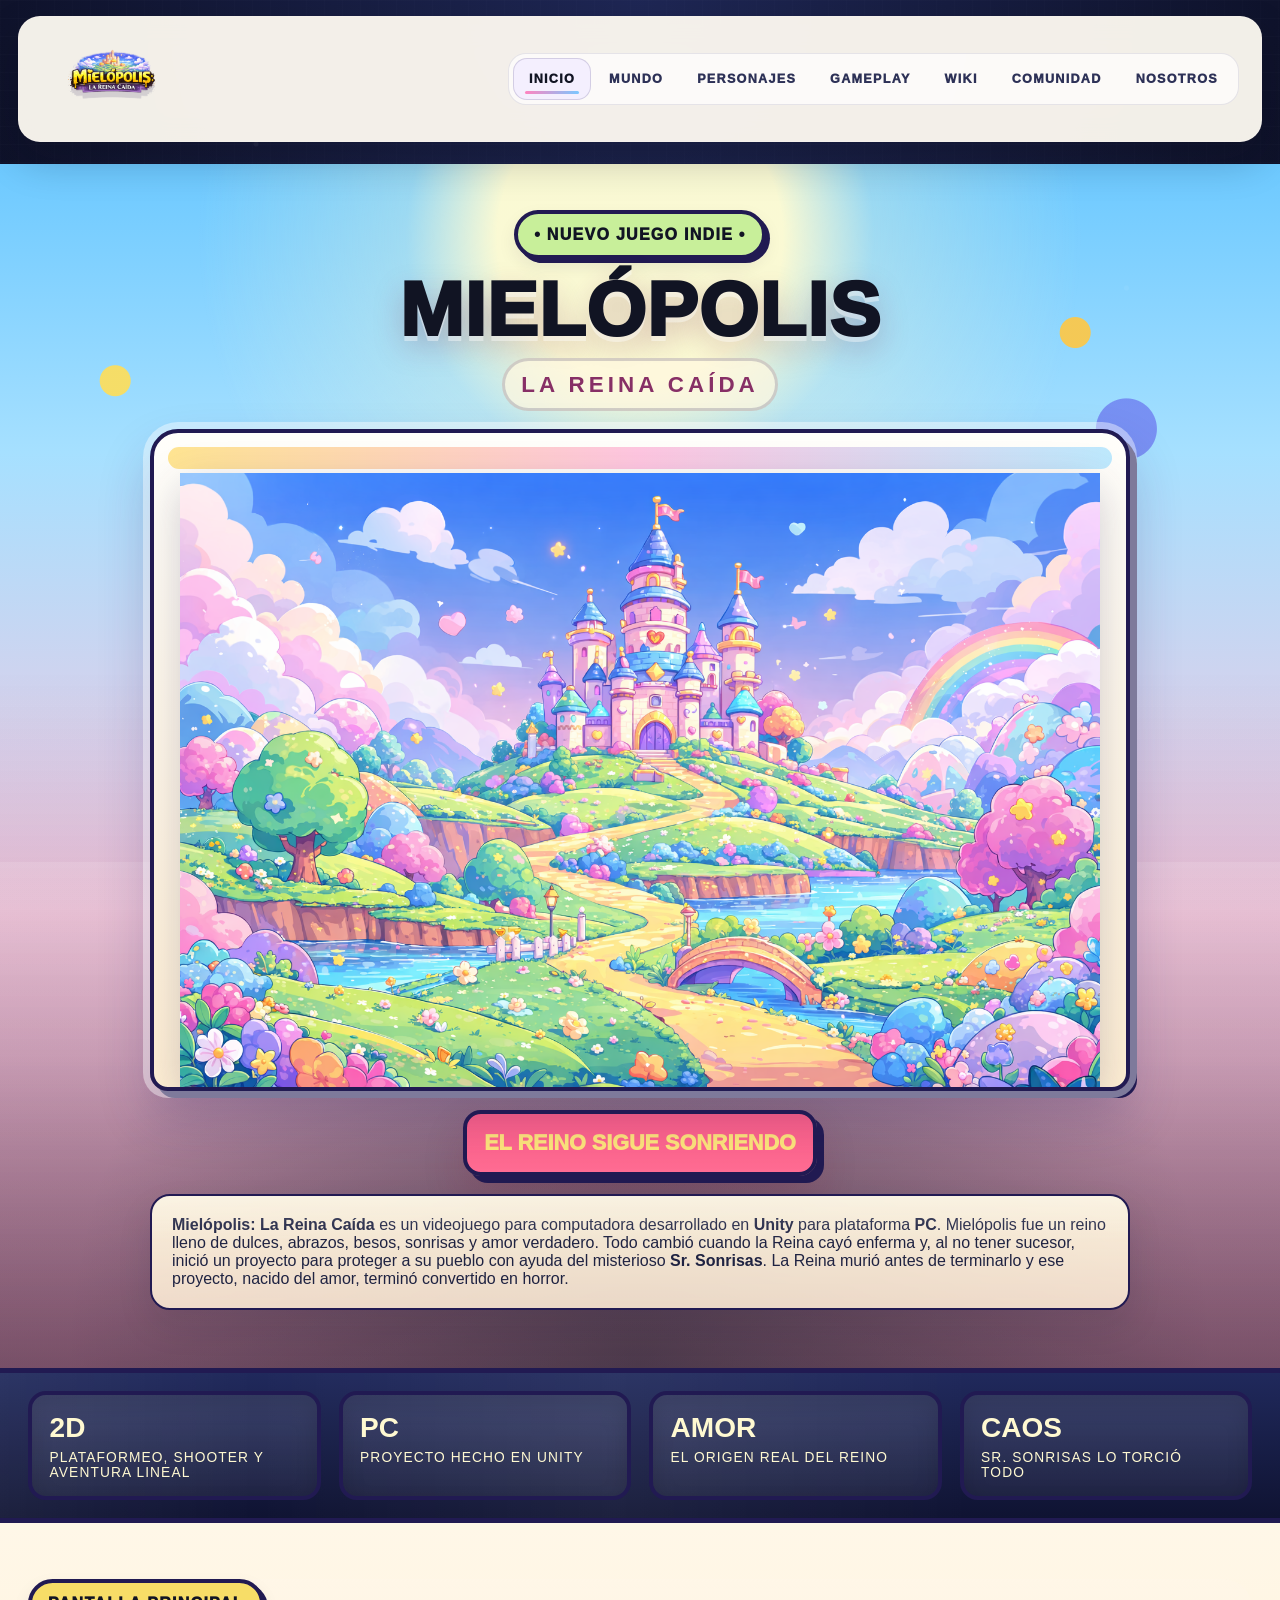
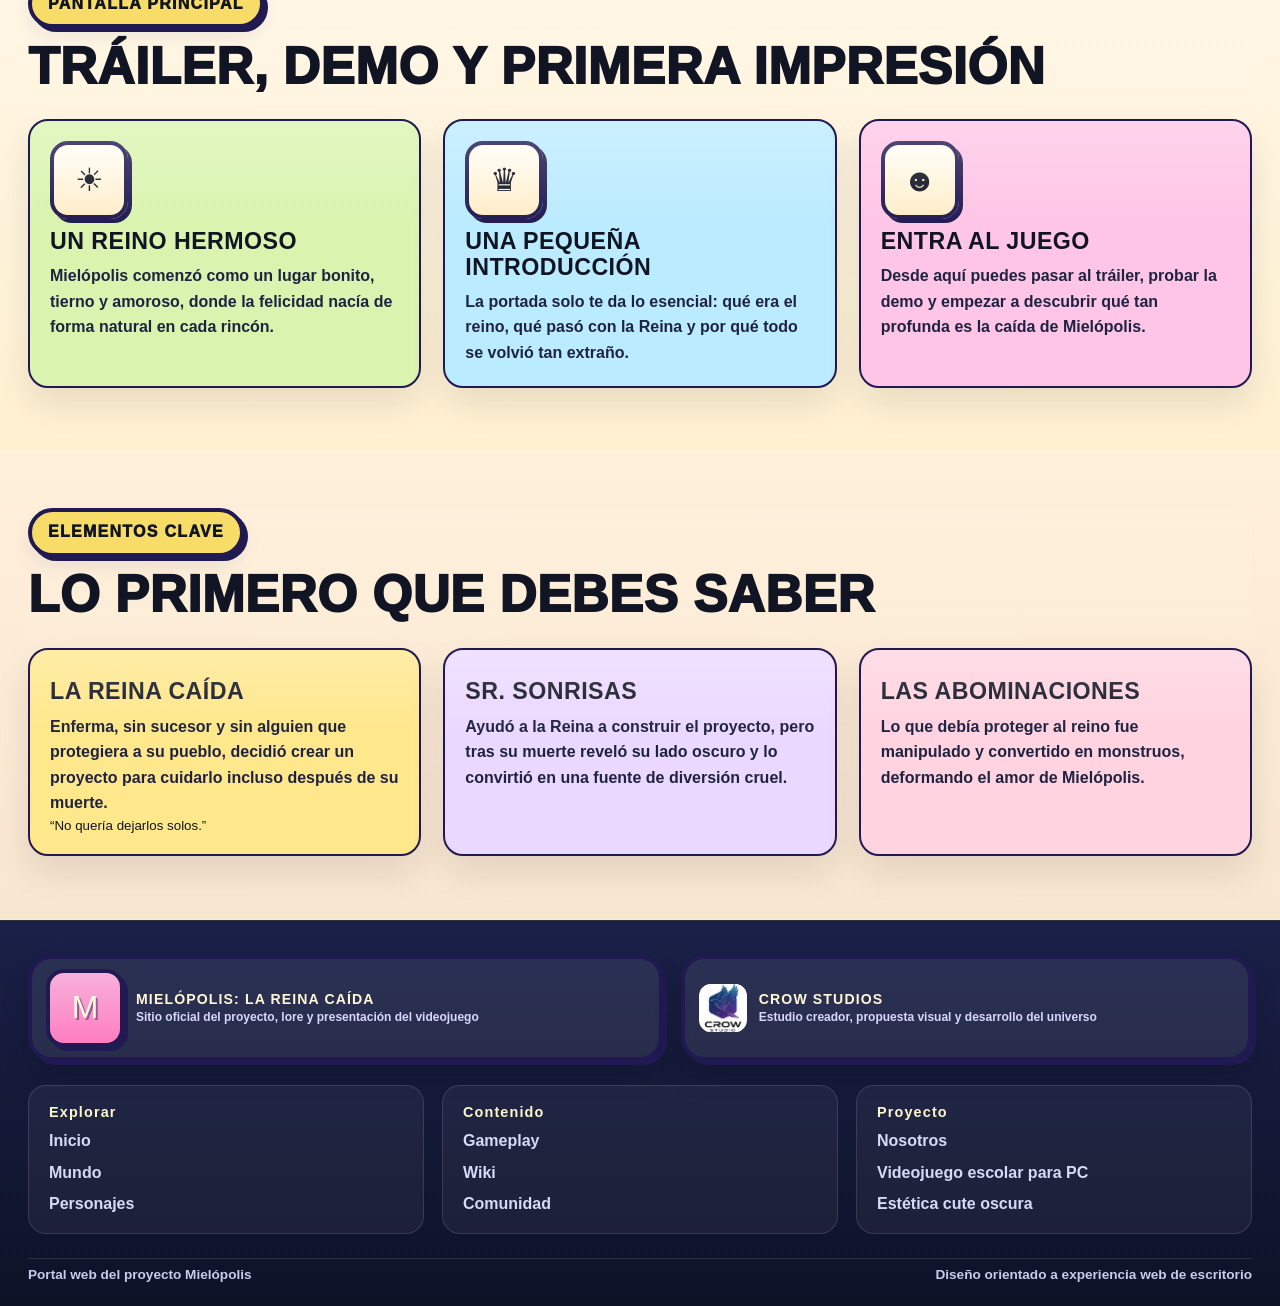
==== commit 0a4e6108: "Mejoras en sección Nosotros y logo" ====
--- a/index.html
+++ b/index.html
@@ -21,14 +21,6 @@
     <a class="brand brand-logo" href="index.html" aria-label="Ir al inicio de Mielópolis">
       <img src="img/logo-mielopolis-header.png" alt="Mielópolis: La Reina Caída" class="site-logo">
     </a>
-
-    <a class="studio-badge" href="nosotros.html" aria-label="Ir a la sección de Crow Studios">
-      <img src="img/crow-studio-logo.png" alt="Logo de Crow Studios">
-      <div class="studio-badge-text">
-        <strong>CROW STUDIOS</strong>
-        <span>Estudio creador del proyecto</span>
-      </div>
-    </a>
   </div>
   <nav class="menu" aria-label="Navegación principal">
     <a href="index.html">INICIO</a>
@@ -48,7 +40,7 @@
     <div class="section-tag">• NUEVO JUEGO INDIE •</div>
     <h2 class="hero-title">MIELÓPOLIS</h2>
     <div class="hero-subtitle">LA REINA CAÍDA</div>
-
+    <br>
     <div class="hero-castle-frame"><img class="hero-castle" src="img/Castle.png" alt="castillo de Mielópolis"></div>
 
     <div class="slogan-bar"><span data-rotate-slogan data-text="LA FELICIDAD ES OBLIGATORIA">☻ LA FELICIDAD ES OBLIGATORIA ☻</span></div>
--- a/css/styles.css
+++ b/css/styles.css
@@ -163,7 +163,7 @@
 .brand-logo{display:flex;align-items:center;min-width:0}
 .site-logo{
   display:block;
-  height:72px;
+  height:6rem;
   width:auto;
   max-width:min(62vw,560px);
   object-fit:contain;
@@ -854,7 +854,7 @@
     border-radius:18px;
   }
   .menu{display:grid;grid-template-columns:repeat(2,minmax(0,1fr));width:100%}
-  .site-logo{height:62px;max-width:100%}
+
   .container{width:min(var(--max), calc(100% - 24px))}
   .section{padding:28px 0 32px}
   .hero{padding:34px 0 40px}
@@ -910,7 +910,6 @@
 }
 
 
-/* ===== Diseño mejorado: identidad por página ===== */
 :root{
   --gold:#ffd978;
   --cream-glow:rgba(255,247,223,.74);
@@ -1410,7 +1409,6 @@
 }
 
 
-/* === COMMUNITY PRO FORUM === */
 .page-community-pro .section{
   position:relative;
   overflow:hidden;
@@ -1731,7 +1729,7 @@
   }
 }
 
-/* ===== Forum phase 2 ===== */
+
 .thread-replies-shell{
   margin-top:18px;
   display:grid;
@@ -1814,7 +1812,7 @@
 }
 
 
-/* === COMMUNITY LAYOUT V2 REDESIGN === */
+
 .page-community-pro .community-layout-v2-shell{
   overflow:visible;
 }
@@ -2051,7 +2049,7 @@
 }
 
 
-/* === WEB MODE REFINEMENT === */
+
 :root{
   --max: 1380px;
   --radius: 20px;
@@ -2088,7 +2086,6 @@
 .topbar::before{display:none;}
 .topbar.is-scrolled{background:rgba(255,249,239,.92);}
 .brand-wrap{gap:16px; flex:1 1 auto;}
-.site-logo{height:62px; max-width:min(38vw,460px);}
 .studio-badge{
   padding:9px 12px;
   border:1px solid rgba(33,26,82,.14);
@@ -2250,7 +2247,6 @@
 }
 
 
-/* Comunidad pro web v3 */
 .community-v2-topic-pills{display:flex;flex-wrap:wrap;gap:10px;margin-top:16px}
 .topic-pill{border:2px solid rgba(58,47,88,.16);background:rgba(255,255,255,.72);color:#40345e;font-weight:900;letter-spacing:.04em;border-radius:999px;padding:10px 14px;cursor:pointer;transition:.18s ease}
 .topic-pill.is-active,.topic-pill:hover{transform:translateY(-1px);background:#40345e;color:#fff;border-color:#40345e}
@@ -2316,8 +2312,6 @@
   .topic-pill,.community-modal-actions .btn{width:100%}
 }
 
-
-/* Comunidad layout v3: centro unificado */
 .community-v2-column--focus{display:block}
 .community-v3-thread-card{min-height:calc(100vh - 180px);position:relative}
 .community-v2-reader-card.community-v3-thread-card{padding:24px 24px 26px}
@@ -2338,7 +2332,6 @@
 @media (max-width:980px){.community-v2-shell{grid-template-columns:1fr}.community-v2-column--nav,.community-v2-column--compose{position:static}.community-v2-thread-list{max-height:none}.community-v3-thread-card{min-height:auto}}
 
 
-/* ===== Comunidad final: foro normal y limpio ===== */
 body.page-community-final .community-v2-shell,
 body.page-community-final .community-v2-column{display:contents;}
 
@@ -2595,8 +2588,6 @@
   opacity:.72;
   filter:saturate(.85);
 }
-
-/* Comunidad final estilo limpio */
 .page-community-clean .section{padding-top:34px;padding-bottom:34px}
 .page-community-clean .container.community-clean-container{display:grid;gap:26px;max-width:1240px}
 .community-clean-hero{display:grid;grid-template-columns:minmax(0,1.05fr) minmax(320px,.95fr);gap:24px;align-items:center;padding:28px 30px;overflow:hidden}
@@ -2693,7 +2684,6 @@
 }
 
 
-/* Comunidad: lectura y responder en modales */
 .page-community-clean .community-feed-layout{align-items:start}
 .page-community-clean .community-modal--wide .community-modal-dialog{width:min(980px,100%)}
 .page-community-clean .thread-viewer{max-width:none}
@@ -2713,8 +2703,6 @@
   .page-community-clean .community-modal-actions--between .forum-results-pill{width:100%;text-align:center;justify-content:center}
 }
 
-
-/* ===== PERSONAJES PRO ===== */
 body.page-characters .characters-hero-section{overflow:hidden}
 body.page-characters .characters-hero{display:grid;grid-template-columns:minmax(0,1.4fr) minmax(320px,.8fr);gap:24px;align-items:stretch}
 body.page-characters .characters-main-title{max-width:15ch}
@@ -2766,3 +2754,71 @@
   font-size:1.02rem;
   letter-spacing:.02em;
 }
+
+.nosotros-hero {
+  display: flex;
+  flex-direction: column;
+  align-items: center;
+  text-align: center;
+  padding: 3rem 1.5rem;
+  gap: 0.9rem;
+}
+
+.nosotros-badge {
+  background: linear-gradient(135deg, #f6d6ff, #e7c6ff);
+  color: #5b3b73;
+  font-weight: 800;
+  letter-spacing: 1px;
+  padding: 0.45rem 1rem;
+  border-radius: 999px;
+  border: 2px solid rgba(91, 59, 115, 0.15);
+  box-shadow: 0 4px 12px rgba(91, 59, 115, 0.12);
+}
+
+.nosotros-title {
+  margin: 0;
+  font-size: clamp(2rem, 5vw, 3.2rem);
+  color: #4c3566;
+  text-shadow: 2px 2px 0 rgba(255,255,255,0.7);
+  letter-spacing: 1px;
+}
+
+.nosotros-slogan {
+  max-width: 760px;
+  margin: 0;
+  font-weight: 800;
+  font-size: 1.05rem;
+  color: #6b5587;
+  font-style: italic;
+  line-height: 1.6;
+}
+
+.nosotros-logo-frame {
+  margin-top: 0.8rem;
+  padding: 1.2rem;
+  border-radius: 24px;
+  background: linear-gradient(180deg, rgba(255,255,255,0.65), rgba(245,230,255,0.9));
+  border: 2px solid rgba(108, 85, 135, 0.12);
+  box-shadow: 0 10px 25px rgba(91, 59, 115, 0.14);
+}
+
+
+.nosotros-logo-frame {
+  width: 100%;
+  display: flex;
+  justify-content: center;
+  align-items: center;
+  margin-top: 1rem;
+}
+
+.nosotros-logo {
+  margin-top: 50px;
+  margin-bottom: 10px;
+  width: clamp(180px, 30vw, 320px);
+  height: auto;
+  display: block;
+  image-rendering: auto;
+  border-radius: 15%;
+  filter: drop-shadow(0 10px 20px rgba(0,0,0,0.25));
+  transition: transform 0.3s ease;
+}
